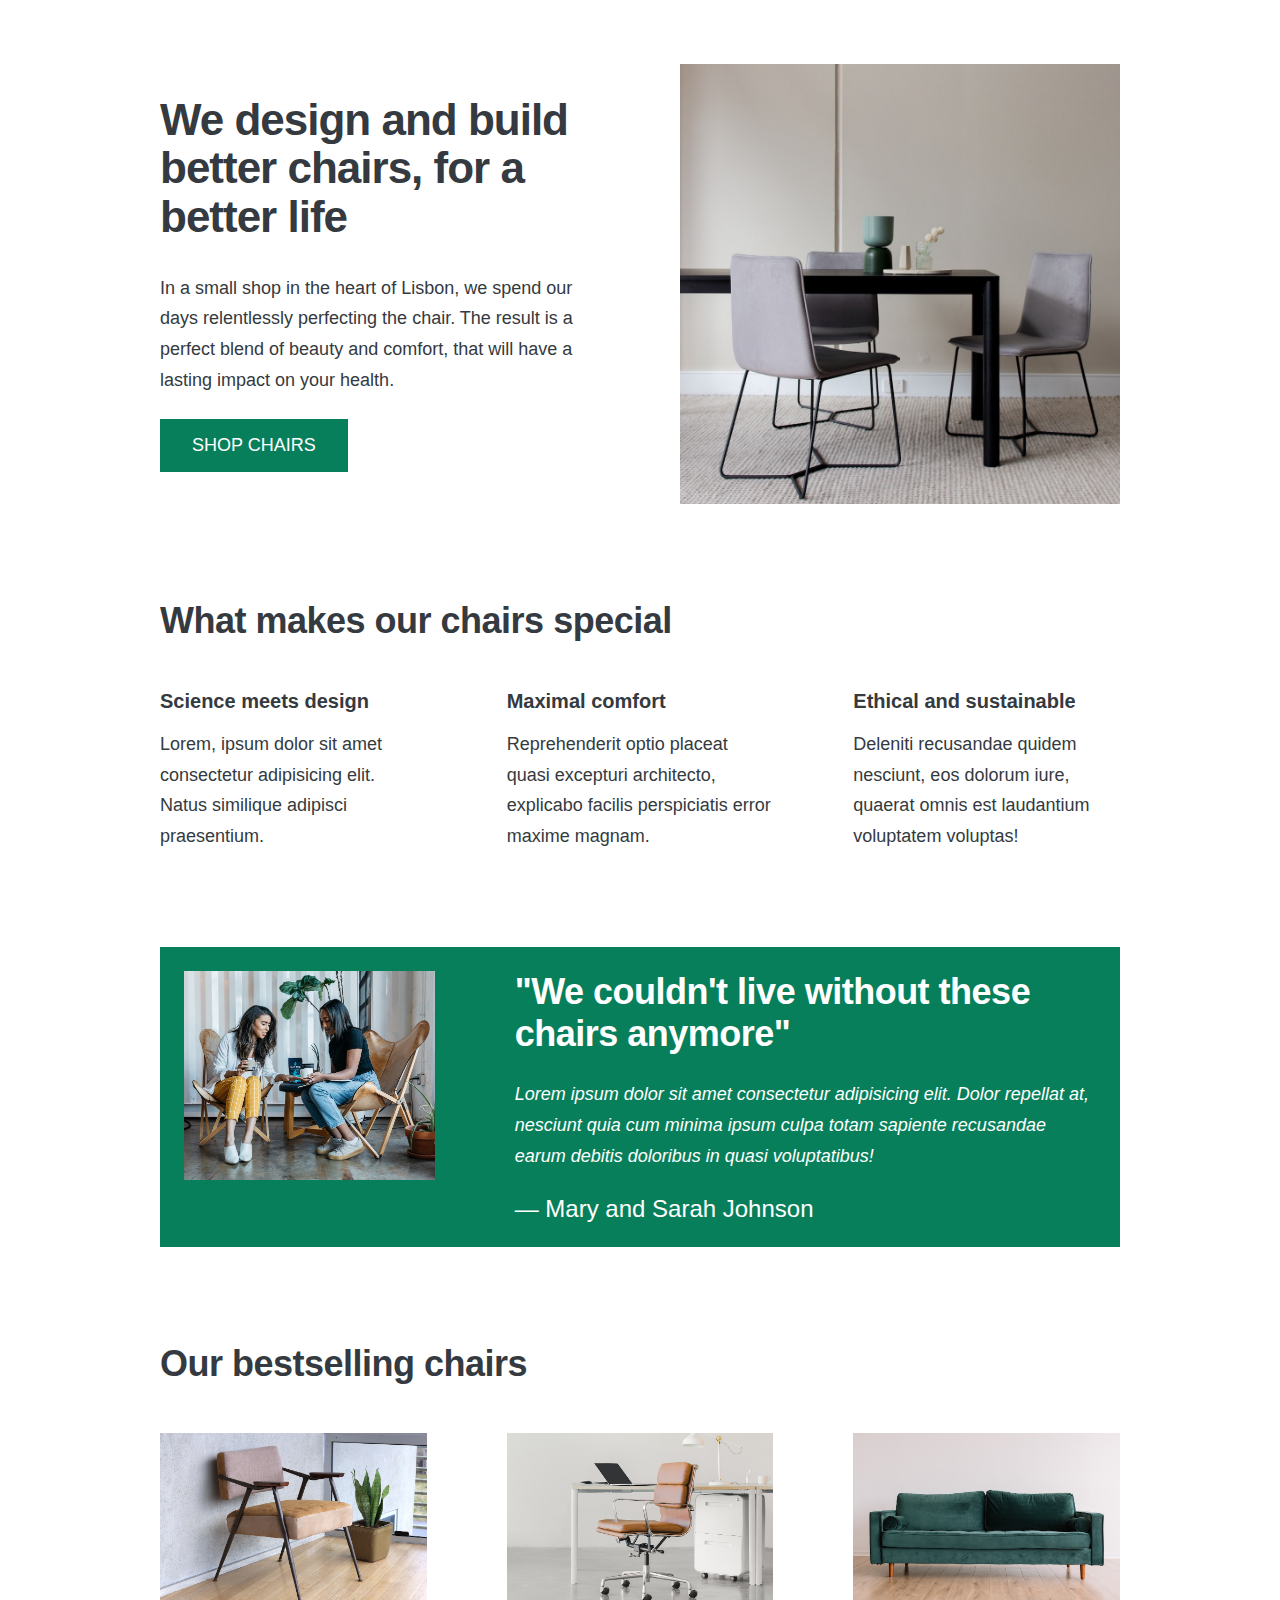
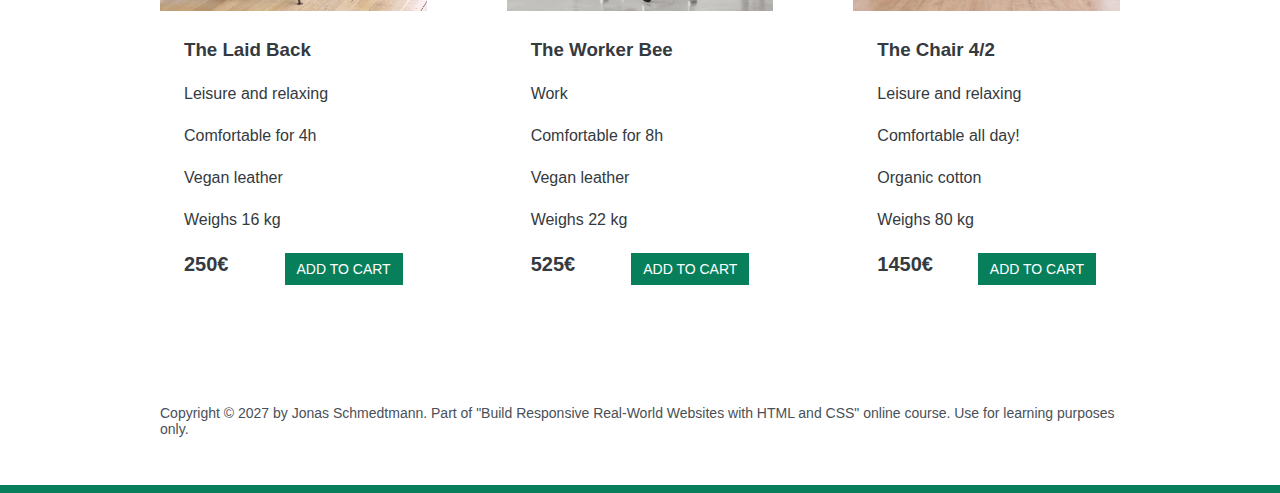
==== index.html @ de091198 "trien-khai-colors" ====
<!DOCTYPE html>
<html lang="en">
  <head>
    <meta charset="UTF-8" />
    <meta http-equiv="X-UA-Compatible" content="IE=edge" />
    <meta name="viewport" content="width=device-width, initial-scale=1.0" />

    <link rel="stylesheet" href="lab11.2.css" />
    <title>Lisbon Chair Shop</title>
  </head>
  <body>
    <div class="container">
      <header>
        <div class="header-text-box">
          <h1>We design and build better chairs, for a better life</h1>
          <p class="header-text">
            In a small shop in the heart of Lisbon, we spend our days
            relentlessly perfecting the chair. The result is a perfect blend of
            beauty and comfort, that will have a lasting impact on your health.
          </p>
          <a class="btn btn--big" href="#">Shop chairs</a>
        </div>
        <img src="hero.jpg" alt="Photo" />
      </header>

      <section>
        <h2>What makes our chairs special</h2>
        <div class="grid-3-cols">
          <div>
            <p class="features-title"><strong>Science meets design</strong></p>
            <p class="features-text">
              Lorem, ipsum dolor sit amet consectetur adipisicing elit. Natus
              similique adipisci praesentium.
            </p>
          </div>

          <div>
            <p class="features-title">
              <strong>Maximal comfort</strong>
            </p>
            <p class="features-text">
              Reprehenderit optio placeat quasi excepturi architecto, explicabo
              facilis perspiciatis error maxime magnam.
            </p>
          </div>

          <div>
            <p class="features-title">
              <strong>Ethical and sustainable</strong>
            </p>
            <p class="features-text">
              Deleniti recusandae quidem nesciunt, eos dolorum iure, quaerat
              omnis est laudantium voluptatem voluptas!
            </p>
          </div>
        </div>
      </section>

      <section class="testimonial-section">
        <div class="grid-3-cols">
          <img src="customers.jpg" alt="People sitting on chairs" />
          <div class="testimonial-box">
            <h2>"We couldn't live without these chairs anymore"</h2>
            <blockquote class="testimonial-text">
              Lorem ipsum dolor sit amet consectetur adipisicing elit. Dolor
              repellat at, nesciunt quia cum minima ipsum culpa totam sapiente
              recusandae earum debitis doloribus in quasi voluptatibus!
            </blockquote>
            <p class="testimonial-author">&mdash; Mary and Sarah Johnson</p>
          </div>
        </div>
      </section>

      <section>
        <h2>Our bestselling chairs</h2>
        <div class="grid-3-cols">
          <figure class="chair">
            <img src="chair-1.jpg" alt="Chair" />
            <div class="chair-box">
              <h3>The Laid Back</h3>
              <ul class="chair-details">
                <li>
                  <!-- Span is a generic INLINE text element, it doesn't have any meaning. It's like a div element, but inline -->
                  <span>Leisure and relaxing</span>
                </li>
                <li>
                  <span>Comfortable for 4h</span>
                </li>
                <li>
                  <span>Vegan leather</span>
                </li>
                <li>
                  <span>Weighs 16 kg</span>
                </li>
              </ul>
              <div class="chair-price">
                <strong>250€</strong>
                <a href="#" class="btn btn--small">Add to cart</a>
              </div>
            </div>
          </figure>

          <figure class="chair">
            <img src="chair-2.jpg" alt="Chair" />
            <div class="chair-box">
              <h3>The Worker Bee</h3>
              <ul class="chair-details">
                <li>
                  <span>Work</span>
                </li>
                <li>
                  <span>Comfortable for 8h</span>
                </li>
                <li>
                  <span>Vegan leather</span>
                </li>
                <li>
                  <span>Weighs 22 kg</span>
                </li>
              </ul>
              <div class="chair-price">
                <strong>525€</strong>
                <a href="#" class="btn btn--small">Add to cart</a>
              </div>
            </div>
          </figure>

          <figure class="chair">
            <img src="chair-3.jpg" alt="Chair" />
            <div class="chair-box">
              <h3>The Chair 4/2</h3>
              <ul class="chair-details">
                <li>
                  <span>Leisure and relaxing</span>
                </li>
                <li>
                  <span>Comfortable all day!</span>
                </li>
                <li>
                  <span>Organic cotton</span>
                </li>
                <li>
                  <span>Weighs 80 kg</span>
                </li>
              </ul>
              <div class="chair-price">
                <strong>1450€</strong>
                <a href="#" class="btn btn--small">Add to cart</a>
              </div>
            </div>
          </figure>
        </div>
      </section>

      <footer>
        Copyright &copy; 2027 by Jonas Schmedtmann. Part of "Build Responsive
        Real-World Websites with HTML and CSS" online course. Use for learning
        purposes only.
      </footer>
    </div>
  </body>
</html>
---- lab11.2.css ----
/*
SPACING SYSTEM (px)
2 / 4 / 8 / 12 / 16 / 24 / 32 / 48 / 64 / 80 / 96 / 128

FONT SIZE SYSTEM (px)
10 / 12 / 14 / 16 / 18 / 20 / 24 / 30 / 36 / 44 / 52 / 62 / 74 / 86 / 98
*/
/* MAIN COLOR: #087f5b
GREY COLOR: #343a40 */
* {
  margin: 0;
  padding: 0;
  box-sizing: border-box;
}

/* ------------------------ */
/* GENERAL STYLES */
/* ------------------------ */
body {
  font-family: "Inter",sans-serif;
  color:  #343a40;
  border-bottom: 8px solid  #087f5b;
}
.btn:link,
.btn:visited{
  background-color: #087f5b;
  color: #fff;
  text-decoration: none;
  text-transform: uppercase;
  font-weight: 500;
  display: inline-block;
}
.btn:hover,
.btn:active{
  background-color: #099268;
}
.btn--big{
  font-size: 18px;
  padding: 16px 32px;
}
.btn--small{
  font-size: 14px;
  padding: 8px 12px;
}
.container {
  width: 960px;
  margin: 0 auto;
}

header,
section {
  margin-bottom: 96px;
}

h2 {
  /* 24 / 30 / 36 */
  margin-bottom: 48px;
  font-size: 36px;
  letter-spacing: -0.5px;
  /* kéo khoảng cách chữ lại với nhau */
}

.grid-3-cols {
  display: grid;
  grid-template-columns: repeat(3, 1fr);
  column-gap: 80px;
}

/* ------------------------ */
/* COMPONENT STYLES */
/* ------------------------ */

/* HEADER */
header {
  display: grid;
  grid-template-columns: repeat(2, 1fr);
  column-gap: 80px;
  margin-top: 64px;
}

.header-text-box {
  align-self: center;
}

h1 {
  margin-bottom: 32px;
  font-size: 44px;
  line-height: 1.1;
  letter-spacing: -1px;
  /* 44 / 52 / 62 */
}

.header-text {
  margin-bottom: 24px;
  font-size: 18px;
  line-height: 1.7;
}

img {
  width: 100%;
}

/* FEATURES */
.features-icon {
}

.features-title {
  margin-bottom: 16px;
  font-size:20px;
}

.features-text {
  font-size: 18px;
  line-height: 1.7;
}

/* TESTIMONIAL */
.testimonial-section {
  background-color: #087f5b;
  color: #fff;
  padding: 24px;
}

.testimonial-box {
  grid-column: 2 / -1;
  align-self: center;
  font-size: 24px;
}

.testimonial-box h2 {
  margin-bottom: 24px;
}

.testimonial-text {
  font-style: italic;
  margin-bottom: 24px;
  font-size: 18px;
  line-height: 1.7;
}

/* CHAIRS */
.chair-box {
  padding: 24px;
}

h3 {
  margin-bottom: 24px;
}

.chair-details {
  list-style: none;
  margin-bottom: 24px;
}

.chair-details li {
  display: flex;
  align-items: center;
  gap: 12px;
  margin-bottom: 24px;
}

.chair-details li:last-child {
  margin-bottom: 0;
}

.chair-icon {
}

.chair-price {
  display: flex;
  justify-content: space-between;
  font-size: 20px;
}

footer {
  margin-bottom: 48px;
  font-size: 14px;
  color: #495057;
}
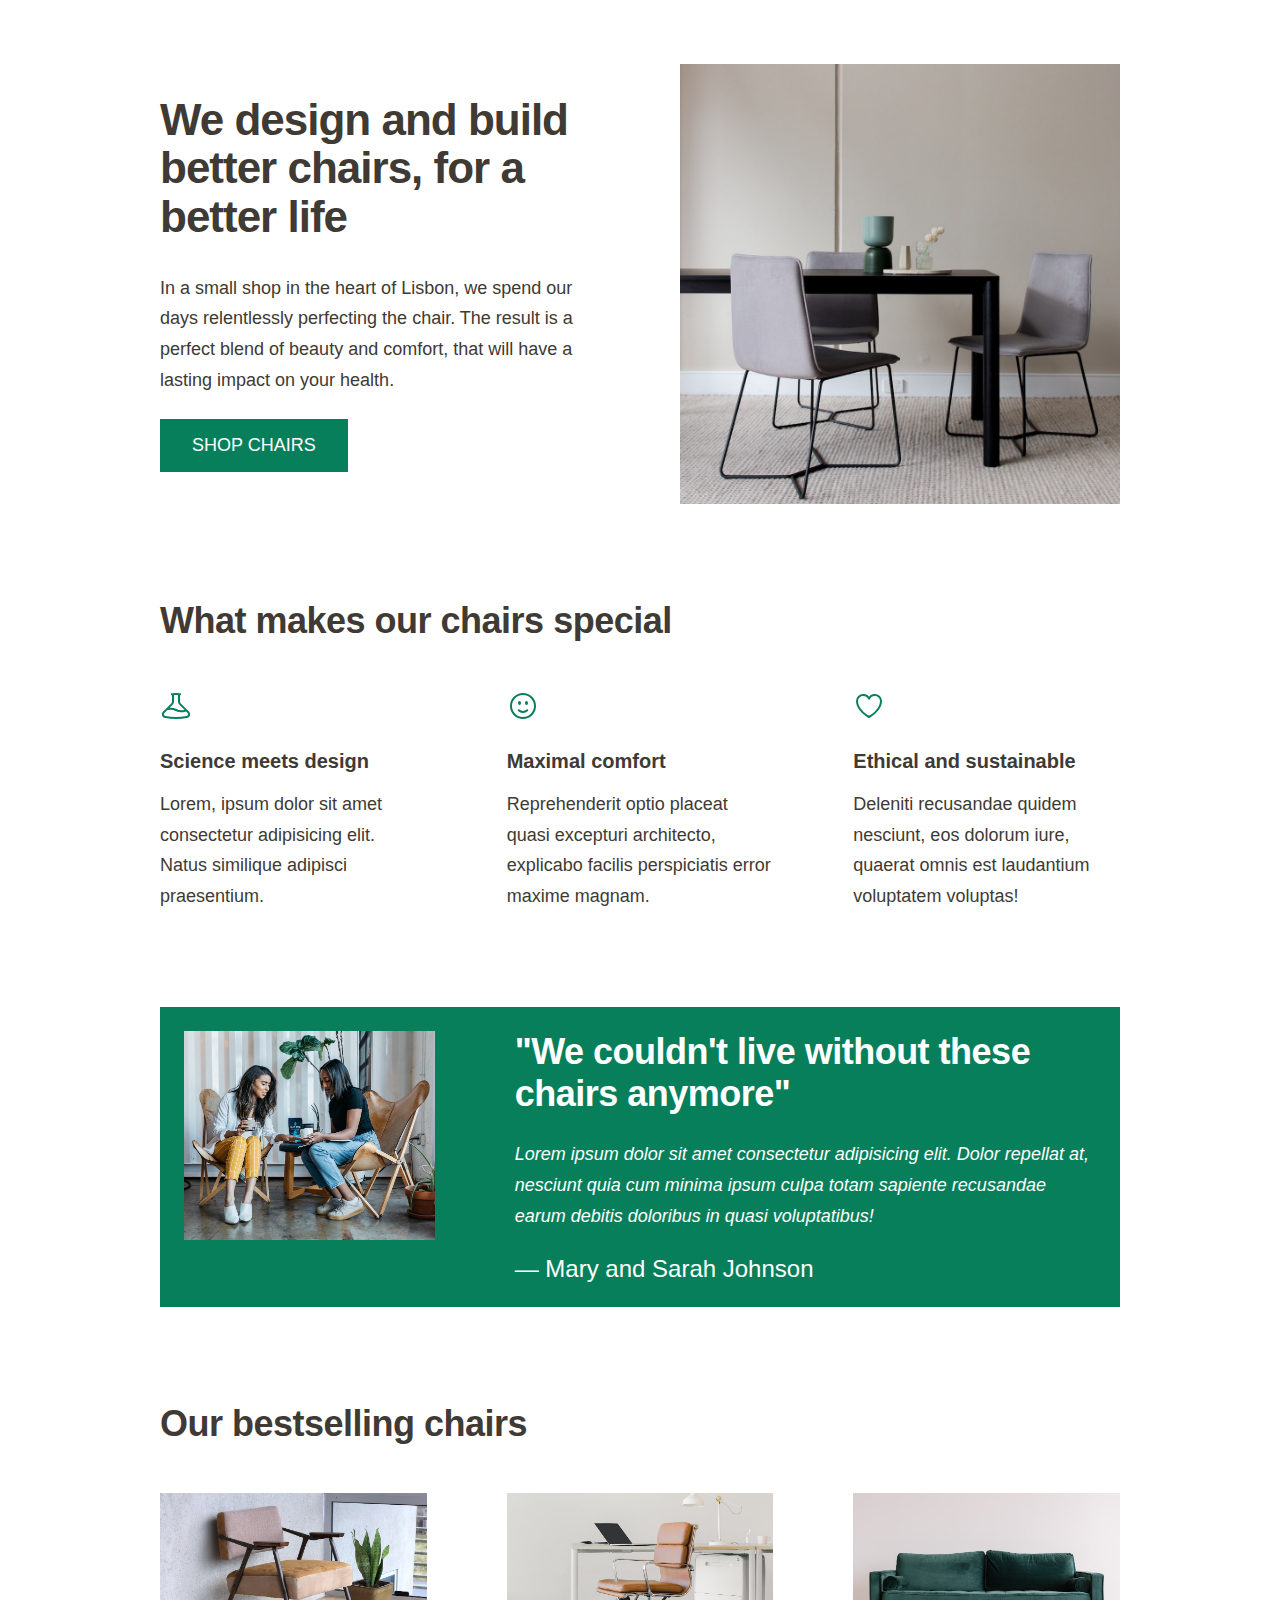
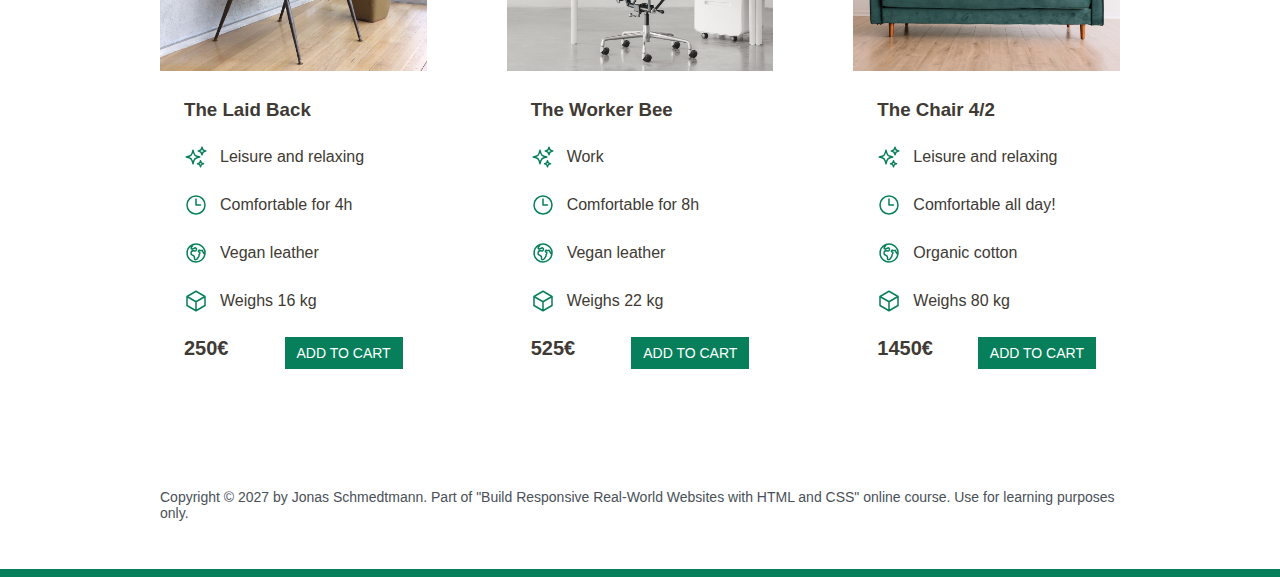
==== commit 9f86068c: "dung-icon" ====
--- a/index.html
+++ b/index.html
@@ -1,162 +1,251 @@
 <!DOCTYPE html>
 <html lang="en">
-  <head>
-    <meta charset="UTF-8" />
-    <meta http-equiv="X-UA-Compatible" content="IE=edge" />
-    <meta name="viewport" content="width=device-width, initial-scale=1.0" />
-
-    <link rel="stylesheet" href="lab11.2.css" />
-    <title>Lisbon Chair Shop</title>
-  </head>
-  <body>
-    <div class="container">
-      <header>
-        <div class="header-text-box">
-          <h1>We design and build better chairs, for a better life</h1>
-          <p class="header-text">
-            In a small shop in the heart of Lisbon, we spend our days
-            relentlessly perfecting the chair. The result is a perfect blend of
-            beauty and comfort, that will have a lasting impact on your health.
-          </p>
-          <a class="btn btn--big" href="#">Shop chairs</a>
-        </div>
-        <img src="hero.jpg" alt="Photo" />
-      </header>
-
-      <section>
-        <h2>What makes our chairs special</h2>
-        <div class="grid-3-cols">
-          <div>
-            <p class="features-title"><strong>Science meets design</strong></p>
-            <p class="features-text">
-              Lorem, ipsum dolor sit amet consectetur adipisicing elit. Natus
-              similique adipisci praesentium.
-            </p>
+
+<head>
+  <meta charset="UTF-8" />
+  <meta http-equiv="X-UA-Compatible" content="IE=edge" />
+  <meta name="viewport" content="width=device-width, initial-scale=1.0" />
+
+  <link rel="stylesheet" href="lab12.1.css" />
+  <title>Lisbon Chair Shop</title>
+</head>
+
+<body>
+  <div class="container">
+    <header>
+      <div class="header-text-box">
+        <h1>We design and build better chairs, for a better life</h1>
+        <p class="header-text">
+          In a small shop in the heart of Lisbon, we spend our days
+          relentlessly perfecting the chair. The result is a perfect blend of
+          beauty and comfort, that will have a lasting impact on your health.
+        </p>
+        <a class="btn btn--big" href="#">Shop chairs</a>
+      </div>
+      <img src="hero.jpg" alt="Photo" />
+    </header>
+
+    <section>
+      <h2>What makes our chairs special</h2>
+      <div class="grid-3-cols">
+        <div>
+          <svg class="features-icon" fill="none" stroke="currentColor" stroke-width="1.5" viewBox="0 0 24 24"
+            xmlns="http://www.w3.org/2000/svg" aria-hidden="true">
+            <path stroke-linecap="round" stroke-linejoin="round"
+              d="M9.75 3.104v5.714a2.25 2.25 0 01-.659 1.591L5 14.5M9.75 3.104c-.251.023-.501.05-.75.082m.75-.082a24.301 24.301 0 014.5 0m0 0v5.714c0 .597.237 1.17.659 1.591L19.8 15.3M14.25 3.104c.251.023.501.05.75.082M19.8 15.3l-1.57.393A9.065 9.065 0 0112 15a9.065 9.065 0 00-6.23-.693L5 14.5m14.8.8l1.402 1.402c1.232 1.232.65 3.318-1.067 3.611A48.309 48.309 0 0112 21c-2.773 0-5.491-.235-8.135-.687-1.718-.293-2.3-2.379-1.067-3.61L5 14.5">
+            </path>
+          </svg>
+          <p class="features-title"><strong>Science meets design</strong></p>
+          <p class="features-text">
+            Lorem, ipsum dolor sit amet consectetur adipisicing elit. Natus
+            similique adipisci praesentium.
+          </p>
+        </div>
+
+        <div>
+          <svg class="features-icon" fill="none" stroke="currentColor" stroke-width="1.5" viewBox="0 0 24 24"
+          xmlns="http://www.w3.org/2000/svg" aria-hidden="true">
+          <path stroke-linecap="round" stroke-linejoin="round"
+            d="M15.182 15.182a4.5 4.5 0 01-6.364 0M21 12a9 9 0 11-18 0 9 9 0 0118 0zM9.75 9.75c0 .414-.168.75-.375.75S9 10.164 9 9.75 9.168 9 9.375 9s.375.336.375.75zm-.375 0h.008v.015h-.008V9.75zm5.625 0c0 .414-.168.75-.375.75s-.375-.336-.375-.75.168-.75.375-.75.375.336.375.75zm-.375 0h.008v.015h-.008V9.75z">
+          </path>
+        </svg>
+          <p class="features-title">
+           
+            <strong>Maximal comfort</strong>
+          </p>
+          <p class="features-text">
+            Reprehenderit optio placeat quasi excepturi architecto, explicabo
+            facilis perspiciatis error maxime magnam.
+          </p>
+        </div>
+
+        <div>
+          <svg class="features-icon" fill="none" stroke="currentColor" stroke-width="1.5" viewBox="0 0 24 24"
+          xmlns="http://www.w3.org/2000/svg" aria-hidden="true">
+          <path stroke-linecap="round" stroke-linejoin="round"
+            d="M21 8.25c0-2.485-2.099-4.5-4.688-4.5-1.935 0-3.597 1.126-4.312 2.733-.715-1.607-2.377-2.733-4.313-2.733C5.1 3.75 3 5.765 3 8.25c0 7.22 9 12 9 12s9-4.78 9-12z">
+          </path>
+        </svg>
+          <p class="features-title">
+            <strong>Ethical and sustainable</strong>
+          </p>
+         
+          <p class="features-text">
+            Deleniti recusandae quidem nesciunt, eos dolorum iure, quaerat
+            omnis est laudantium voluptatem voluptas!
+          </p>
+        </div>
+      </div>
+    </section>
+
+    <section class="testimonial-section">
+      <div class="grid-3-cols">
+        <img src="customers.jpg" alt="People sitting on chairs" />
+        <div class="testimonial-box">
+          <h2>"We couldn't live without these chairs anymore"</h2>
+          <blockquote class="testimonial-text">
+            Lorem ipsum dolor sit amet consectetur adipisicing elit. Dolor
+            repellat at, nesciunt quia cum minima ipsum culpa totam sapiente
+            recusandae earum debitis doloribus in quasi voluptatibus!
+          </blockquote>
+          <p class="testimonial-author">&mdash; Mary and Sarah Johnson</p>
+        </div>
+      </div>
+    </section>
+
+    <section>
+      <h2>Our bestselling chairs</h2>
+      <div class="grid-3-cols">
+        <figure class="chair">
+          <img src="chair-1.jpg" alt="Chair" />
+          <div class="chair-box">
+            <h3>The Laid Back</h3>
+            <ul class="chair-details">
+              <li>
+                <svg class="chair-icon" fill="none" stroke="currentColor" stroke-width="1.5" viewBox="0 0 24 24"
+                  xmlns="http://www.w3.org/2000/svg" aria-hidden="true">
+                  <path stroke-linecap="round" stroke-linejoin="round"
+                    d="M9.813 15.904L9 18.75l-.813-2.846a4.5 4.5 0 00-3.09-3.09L2.25 12l2.846-.813a4.5 4.5 0 003.09-3.09L9 5.25l.813 2.846a4.5 4.5 0 003.09 3.09L15.75 12l-2.846.813a4.5 4.5 0 00-3.09 3.09zM18.259 8.715L18 9.75l-.259-1.035a3.375 3.375 0 00-2.455-2.456L14.25 6l1.036-.259a3.375 3.375 0 002.455-2.456L18 2.25l.259 1.035a3.375 3.375 0 002.456 2.456L21.75 6l-1.035.259a3.375 3.375 0 00-2.456 2.456zM16.894 20.567L16.5 21.75l-.394-1.183a2.25 2.25 0 00-1.423-1.423L13.5 18.75l1.183-.394a2.25 2.25 0 001.423-1.423l.394-1.183.394 1.183a2.25 2.25 0 001.423 1.423l1.183.394-1.183.394a2.25 2.25 0 00-1.423 1.423z">
+                  </path>
+                </svg>
+                <!-- Span is a generic INLINE text element, it doesn't have any meaning. It's like a div element, but inline -->
+                <span>Leisure and relaxing</span>
+              </li>
+              <li>
+                <svg class="chair-icon" fill="none" stroke="currentColor" stroke-width="1.5" viewBox="0 0 24 24"
+                  xmlns="http://www.w3.org/2000/svg" aria-hidden="true">
+                  <path stroke-linecap="round" stroke-linejoin="round"
+                    d="M12 6v6h4.5m4.5 0a9 9 0 11-18 0 9 9 0 0118 0z"></path>
+                </svg>
+                <span>Comfortable for 4h</span>
+              </li>
+              <li>
+                <svg class="chair-icon" fill="none" stroke="currentColor" stroke-width="1.5" viewBox="0 0 24 24"
+                  xmlns="http://www.w3.org/2000/svg" aria-hidden="true">
+                  <path stroke-linecap="round" stroke-linejoin="round"
+                    d="M20.893 13.393l-1.135-1.135a2.252 2.252 0 01-.421-.585l-1.08-2.16a.414.414 0 00-.663-.107.827.827 0 01-.812.21l-1.273-.363a.89.89 0 00-.738 1.595l.587.39c.59.395.674 1.23.172 1.732l-.2.2c-.212.212-.33.498-.33.796v.41c0 .409-.11.809-.32 1.158l-1.315 2.191a2.11 2.11 0 01-1.81 1.025 1.055 1.055 0 01-1.055-1.055v-1.172c0-.92-.56-1.747-1.414-2.089l-.655-.261a2.25 2.25 0 01-1.383-2.46l.007-.042a2.25 2.25 0 01.29-.787l.09-.15a2.25 2.25 0 012.37-1.048l1.178.236a1.125 1.125 0 001.302-.795l.208-.73a1.125 1.125 0 00-.578-1.315l-.665-.332-.091.091a2.25 2.25 0 01-1.591.659h-.18c-.249 0-.487.1-.662.274a.931.931 0 01-1.458-1.137l1.411-2.353a2.25 2.25 0 00.286-.76m11.928 9.869A9 9 0 008.965 3.525m11.928 9.868A9 9 0 118.965 3.525">
+                  </path>
+                </svg>
+                <span>Vegan leather</span>
+              </li>
+              <li>
+                <svg class="chair-icon" fill="none" stroke="currentColor" stroke-width="1.5" viewBox="0 0 24 24"
+                  xmlns="http://www.w3.org/2000/svg" aria-hidden="true">
+                  <path stroke-linecap="round" stroke-linejoin="round"
+                    d="M21 7.5l-9-5.25L3 7.5m18 0l-9 5.25m9-5.25v9l-9 5.25M3 7.5l9 5.25M3 7.5v9l9 5.25m0-9v9"></path>
+                </svg>
+                <span>Weighs 16 kg</span>
+              </li>
+            </ul>
+            <div class="chair-price">
+              <strong>250€</strong>
+              <a href="#" class="btn btn--small">Add to cart</a>
+            </div>
           </div>
-
-          <div>
-            <p class="features-title">
-              <strong>Maximal comfort</strong>
-            </p>
-            <p class="features-text">
-              Reprehenderit optio placeat quasi excepturi architecto, explicabo
-              facilis perspiciatis error maxime magnam.
-            </p>
+        </figure>
+
+        <figure class="chair">
+          <img src="chair-2.jpg" alt="Chair" />
+          <div class="chair-box">
+            <h3>The Worker Bee</h3>
+            <ul class="chair-details">
+              <li>
+                <svg class="chair-icon" fill="none" stroke="currentColor" stroke-width="1.5" viewBox="0 0 24 24"
+                  xmlns="http://www.w3.org/2000/svg" aria-hidden="true">
+                  <path stroke-linecap="round" stroke-linejoin="round"
+                    d="M9.813 15.904L9 18.75l-.813-2.846a4.5 4.5 0 00-3.09-3.09L2.25 12l2.846-.813a4.5 4.5 0 003.09-3.09L9 5.25l.813 2.846a4.5 4.5 0 003.09 3.09L15.75 12l-2.846.813a4.5 4.5 0 00-3.09 3.09zM18.259 8.715L18 9.75l-.259-1.035a3.375 3.375 0 00-2.455-2.456L14.25 6l1.036-.259a3.375 3.375 0 002.455-2.456L18 2.25l.259 1.035a3.375 3.375 0 002.456 2.456L21.75 6l-1.035.259a3.375 3.375 0 00-2.456 2.456zM16.894 20.567L16.5 21.75l-.394-1.183a2.25 2.25 0 00-1.423-1.423L13.5 18.75l1.183-.394a2.25 2.25 0 001.423-1.423l.394-1.183.394 1.183a2.25 2.25 0 001.423 1.423l1.183.394-1.183.394a2.25 2.25 0 00-1.423 1.423z">
+                  </path>
+                </svg>
+                <span>Work</span>
+              </li>
+              <li>
+                <svg class="chair-icon" fill="none" stroke="currentColor" stroke-width="1.5" viewBox="0 0 24 24"
+                  xmlns="http://www.w3.org/2000/svg" aria-hidden="true">
+                  <path stroke-linecap="round" stroke-linejoin="round"
+                    d="M12 6v6h4.5m4.5 0a9 9 0 11-18 0 9 9 0 0118 0z"></path>
+                </svg>
+                <span>Comfortable for 8h</span>
+              </li>
+              <li>
+                <svg class="chair-icon" fill="none" stroke="currentColor" stroke-width="1.5" viewBox="0 0 24 24"
+                  xmlns="http://www.w3.org/2000/svg" aria-hidden="true">
+                  <path stroke-linecap="round" stroke-linejoin="round"
+                    d="M20.893 13.393l-1.135-1.135a2.252 2.252 0 01-.421-.585l-1.08-2.16a.414.414 0 00-.663-.107.827.827 0 01-.812.21l-1.273-.363a.89.89 0 00-.738 1.595l.587.39c.59.395.674 1.23.172 1.732l-.2.2c-.212.212-.33.498-.33.796v.41c0 .409-.11.809-.32 1.158l-1.315 2.191a2.11 2.11 0 01-1.81 1.025 1.055 1.055 0 01-1.055-1.055v-1.172c0-.92-.56-1.747-1.414-2.089l-.655-.261a2.25 2.25 0 01-1.383-2.46l.007-.042a2.25 2.25 0 01.29-.787l.09-.15a2.25 2.25 0 012.37-1.048l1.178.236a1.125 1.125 0 001.302-.795l.208-.73a1.125 1.125 0 00-.578-1.315l-.665-.332-.091.091a2.25 2.25 0 01-1.591.659h-.18c-.249 0-.487.1-.662.274a.931.931 0 01-1.458-1.137l1.411-2.353a2.25 2.25 0 00.286-.76m11.928 9.869A9 9 0 008.965 3.525m11.928 9.868A9 9 0 118.965 3.525">
+                  </path>
+                </svg>
+                <span>Vegan leather</span>
+              </li>
+              <li>
+                <svg class="chair-icon" fill="none" stroke="currentColor" stroke-width="1.5" viewBox="0 0 24 24"
+                  xmlns="http://www.w3.org/2000/svg" aria-hidden="true">
+                  <path stroke-linecap="round" stroke-linejoin="round"
+                    d="M21 7.5l-9-5.25L3 7.5m18 0l-9 5.25m9-5.25v9l-9 5.25M3 7.5l9 5.25M3 7.5v9l9 5.25m0-9v9"></path>
+                </svg>
+                <span>Weighs 22 kg</span>
+              </li>
+            </ul>
+            <div class="chair-price">
+              <strong>525€</strong>
+              <a href="#" class="btn btn--small">Add to cart</a>
+            </div>
           </div>
-
-          <div>
-            <p class="features-title">
-              <strong>Ethical and sustainable</strong>
-            </p>
-            <p class="features-text">
-              Deleniti recusandae quidem nesciunt, eos dolorum iure, quaerat
-              omnis est laudantium voluptatem voluptas!
-            </p>
+        </figure>
+
+        <figure class="chair">
+          <img src="chair-3.jpg" alt="Chair" />
+          <div class="chair-box">
+            <h3>The Chair 4/2</h3>
+            <ul class="chair-details">
+              <li>
+                <svg class="chair-icon" fill="none" stroke="currentColor" stroke-width="1.5" viewBox="0 0 24 24"
+                  xmlns="http://www.w3.org/2000/svg" aria-hidden="true">
+                  <path stroke-linecap="round" stroke-linejoin="round"
+                    d="M9.813 15.904L9 18.75l-.813-2.846a4.5 4.5 0 00-3.09-3.09L2.25 12l2.846-.813a4.5 4.5 0 003.09-3.09L9 5.25l.813 2.846a4.5 4.5 0 003.09 3.09L15.75 12l-2.846.813a4.5 4.5 0 00-3.09 3.09zM18.259 8.715L18 9.75l-.259-1.035a3.375 3.375 0 00-2.455-2.456L14.25 6l1.036-.259a3.375 3.375 0 002.455-2.456L18 2.25l.259 1.035a3.375 3.375 0 002.456 2.456L21.75 6l-1.035.259a3.375 3.375 0 00-2.456 2.456zM16.894 20.567L16.5 21.75l-.394-1.183a2.25 2.25 0 00-1.423-1.423L13.5 18.75l1.183-.394a2.25 2.25 0 001.423-1.423l.394-1.183.394 1.183a2.25 2.25 0 001.423 1.423l1.183.394-1.183.394a2.25 2.25 0 00-1.423 1.423z">
+                  </path>
+                </svg>
+                <span>Leisure and relaxing</span>
+              </li>
+              <li>
+                <svg class="chair-icon" fill="none" stroke="currentColor" stroke-width="1.5" viewBox="0 0 24 24"
+                  xmlns="http://www.w3.org/2000/svg" aria-hidden="true">
+                  <path stroke-linecap="round" stroke-linejoin="round"
+                    d="M12 6v6h4.5m4.5 0a9 9 0 11-18 0 9 9 0 0118 0z"></path>
+                </svg>
+                <span>Comfortable all day!</span>
+              </li>
+              <li>
+                <svg class="chair-icon" fill="none" stroke="currentColor" stroke-width="1.5" viewBox="0 0 24 24"
+                  xmlns="http://www.w3.org/2000/svg" aria-hidden="true">
+                  <path stroke-linecap="round" stroke-linejoin="round"
+                    d="M20.893 13.393l-1.135-1.135a2.252 2.252 0 01-.421-.585l-1.08-2.16a.414.414 0 00-.663-.107.827.827 0 01-.812.21l-1.273-.363a.89.89 0 00-.738 1.595l.587.39c.59.395.674 1.23.172 1.732l-.2.2c-.212.212-.33.498-.33.796v.41c0 .409-.11.809-.32 1.158l-1.315 2.191a2.11 2.11 0 01-1.81 1.025 1.055 1.055 0 01-1.055-1.055v-1.172c0-.92-.56-1.747-1.414-2.089l-.655-.261a2.25 2.25 0 01-1.383-2.46l.007-.042a2.25 2.25 0 01.29-.787l.09-.15a2.25 2.25 0 012.37-1.048l1.178.236a1.125 1.125 0 001.302-.795l.208-.73a1.125 1.125 0 00-.578-1.315l-.665-.332-.091.091a2.25 2.25 0 01-1.591.659h-.18c-.249 0-.487.1-.662.274a.931.931 0 01-1.458-1.137l1.411-2.353a2.25 2.25 0 00.286-.76m11.928 9.869A9 9 0 008.965 3.525m11.928 9.868A9 9 0 118.965 3.525">
+                  </path>
+                </svg>
+                <span>Organic cotton</span>
+              </li>
+              <li>
+                <svg class="chair-icon" fill="none" stroke="currentColor" stroke-width="1.5" viewBox="0 0 24 24"
+                  xmlns="http://www.w3.org/2000/svg" aria-hidden="true">
+                  <path stroke-linecap="round" stroke-linejoin="round"
+                    d="M21 7.5l-9-5.25L3 7.5m18 0l-9 5.25m9-5.25v9l-9 5.25M3 7.5l9 5.25M3 7.5v9l9 5.25m0-9v9"></path>
+                </svg>
+                <span>Weighs 80 kg</span>
+              </li>
+            </ul>
+            <div class="chair-price">
+              <strong>1450€</strong>
+              <a href="#" class="btn btn--small">Add to cart</a>
+            </div>
           </div>
-        </div>
-      </section>
-
-      <section class="testimonial-section">
-        <div class="grid-3-cols">
-          <img src="customers.jpg" alt="People sitting on chairs" />
-          <div class="testimonial-box">
-            <h2>"We couldn't live without these chairs anymore"</h2>
-            <blockquote class="testimonial-text">
-              Lorem ipsum dolor sit amet consectetur adipisicing elit. Dolor
-              repellat at, nesciunt quia cum minima ipsum culpa totam sapiente
-              recusandae earum debitis doloribus in quasi voluptatibus!
-            </blockquote>
-            <p class="testimonial-author">&mdash; Mary and Sarah Johnson</p>
-          </div>
-        </div>
-      </section>
-
-      <section>
-        <h2>Our bestselling chairs</h2>
-        <div class="grid-3-cols">
-          <figure class="chair">
-            <img src="chair-1.jpg" alt="Chair" />
-            <div class="chair-box">
-              <h3>The Laid Back</h3>
-              <ul class="chair-details">
-                <li>
-                  <!-- Span is a generic INLINE text element, it doesn't have any meaning. It's like a div element, but inline -->
-                  <span>Leisure and relaxing</span>
-                </li>
-                <li>
-                  <span>Comfortable for 4h</span>
-                </li>
-                <li>
-                  <span>Vegan leather</span>
-                </li>
-                <li>
-                  <span>Weighs 16 kg</span>
-                </li>
-              </ul>
-              <div class="chair-price">
-                <strong>250€</strong>
-                <a href="#" class="btn btn--small">Add to cart</a>
-              </div>
-            </div>
-          </figure>
-
-          <figure class="chair">
-            <img src="chair-2.jpg" alt="Chair" />
-            <div class="chair-box">
-              <h3>The Worker Bee</h3>
-              <ul class="chair-details">
-                <li>
-                  <span>Work</span>
-                </li>
-                <li>
-                  <span>Comfortable for 8h</span>
-                </li>
-                <li>
-                  <span>Vegan leather</span>
-                </li>
-                <li>
-                  <span>Weighs 22 kg</span>
-                </li>
-              </ul>
-              <div class="chair-price">
-                <strong>525€</strong>
-                <a href="#" class="btn btn--small">Add to cart</a>
-              </div>
-            </div>
-          </figure>
-
-          <figure class="chair">
-            <img src="chair-3.jpg" alt="Chair" />
-            <div class="chair-box">
-              <h3>The Chair 4/2</h3>
-              <ul class="chair-details">
-                <li>
-                  <span>Leisure and relaxing</span>
-                </li>
-                <li>
-                  <span>Comfortable all day!</span>
-                </li>
-                <li>
-                  <span>Organic cotton</span>
-                </li>
-                <li>
-                  <span>Weighs 80 kg</span>
-                </li>
-              </ul>
-              <div class="chair-price">
-                <strong>1450€</strong>
-                <a href="#" class="btn btn--small">Add to cart</a>
-              </div>
-            </div>
-          </figure>
-        </div>
-      </section>
-
-      <footer>
-        Copyright &copy; 2027 by Jonas Schmedtmann. Part of "Build Responsive
-        Real-World Websites with HTML and CSS" online course. Use for learning
-        purposes only.
-      </footer>
-    </div>
-  </body>
-</html>
+        </figure>
+      </div>
+    </section>
+
+    <footer>
+      Copyright &copy; 2027 by Jonas Schmedtmann. Part of "Build Responsive
+      Real-World Websites with HTML and CSS" online course. Use for learning
+      purposes only.
+    </footer>
+  </div>
+</body>
+
+</html>--- a/lab12.1.css
+++ b/lab12.1.css
@@ -0,0 +1,199 @@
+/*
+SPACING SYSTEM (px)
+2 / 4 / 8 / 12 / 16 / 24 / 32 / 48 / 64 / 80 / 96 / 128
+
+FONT SIZE SYSTEM (px)
+10 / 12 / 14 / 16 / 18 / 20 / 24 / 30 / 36 / 44 / 52 / 62 / 74 / 86 / 98
+*/
+/* MAIN COLOR: #087f5b
+GREY COLOR: #343a40 */
+* {
+  margin: 0;
+  padding: 0;
+  box-sizing: border-box;
+}
+
+/* ------------------------ */
+/* GENERAL STYLES */
+/* ------------------------ */
+body {
+  font-family: "Inter",sans-serif;
+  color:  #403a34;
+  border-bottom: 8px solid  #087f5b;
+}
+.btn:link,
+.btn:visited{
+  background-color: #087f5b;
+  color: #fff;
+  text-decoration: none;
+  text-transform: uppercase;
+  font-weight: 500;
+  display: inline-block;
+}
+.btn:hover,
+.btn:active{
+  background-color: #099268;
+}
+.btn--big{
+  font-size: 18px;
+  padding: 16px 32px;
+}
+.btn--small{
+  font-size: 14px;
+  padding: 8px 12px;
+}
+.container {
+  width: 960px;
+  margin: 0 auto;
+}
+
+header,
+section {
+  margin-bottom: 96px;
+}
+
+h2 {
+  /* 24 / 30 / 36 */
+  margin-bottom: 48px;
+  font-size: 36px;
+  letter-spacing: -0.5px;
+  /* kéo khoảng cách chữ lại với nhau */
+}
+
+.grid-3-cols {
+  display: grid;
+  grid-template-columns: repeat(3, 1fr);
+  column-gap: 80px;
+}
+
+/* ------------------------ */
+/* COMPONENT STYLES */
+/* ------------------------ */
+
+/* HEADER */
+header {
+  display: grid;
+  grid-template-columns: repeat(2, 1fr);
+  column-gap: 80px;
+  margin-top: 64px;
+}
+
+.header-text-box {
+  align-self: center;
+}
+
+h1 {
+  margin-bottom: 32px;
+  font-size: 44px;
+  line-height: 1.1;
+  letter-spacing: -1px;
+  /* 44 / 52 / 62 */
+}
+
+.header-text {
+  margin-bottom: 24px;
+  font-size: 18px;
+  line-height: 1.7;
+}
+
+img {
+  width: 100%;
+}
+
+/* FEATURES */
+.features-icon {
+  stroke: #087f5b;
+  width: 32px;
+  height: 32px;
+  margin-bottom: 24px;
+}
+
+.features-title {
+  margin-bottom: 16px;
+  font-size:20px;
+}
+
+.features-text {
+  font-size: 18px;
+  line-height: 1.7;
+}
+
+/* TESTIMONIAL */
+.testimonial-section {
+  background-color: #087f5b;
+  color: #fff;
+  padding: 24px;
+}
+
+.testimonial-box {
+  grid-column: 2 / -1;
+  align-self: center;
+  font-size: 24px;
+}
+
+.testimonial-box h2 {
+  margin-bottom: 24px;
+}
+
+.testimonial-text {
+  font-style: italic;
+  margin-bottom: 24px;
+  font-size: 18px;
+  line-height: 1.7;
+}
+
+/* CHAIRS */
+.chair-box {
+  padding: 24px;
+}
+
+h3 {
+  margin-bottom: 24px;
+}
+
+.chair-details {
+  list-style: none;
+  margin-bottom: 24px;
+}
+
+.chair-details li {
+  display: flex;
+  align-items: center;
+  gap: 12px;
+  margin-bottom: 24px;
+}
+
+.chair-details li:last-child {
+  margin-bottom: 0;
+}
+
+.chair-icon {
+  stroke: #087f5b;
+  width: 24px;
+  height: 24px;
+}
+
+.chair-price {
+  display: flex;
+  justify-content: space-between;
+  font-size: 20px;
+}
+
+footer {
+  margin-bottom: 48px;
+  font-size: 14px;
+  color: #495057;
+}
+/* thêm icon */
+.features-icon{
+  stroke: #087f5b;
+  width: 32px;
+  height: 32px;
+  margin-bottom: 24px;
+
+}
+.features-icons{
+  stroke: #087f5b;
+width: 24px;
+height: 24px;
+}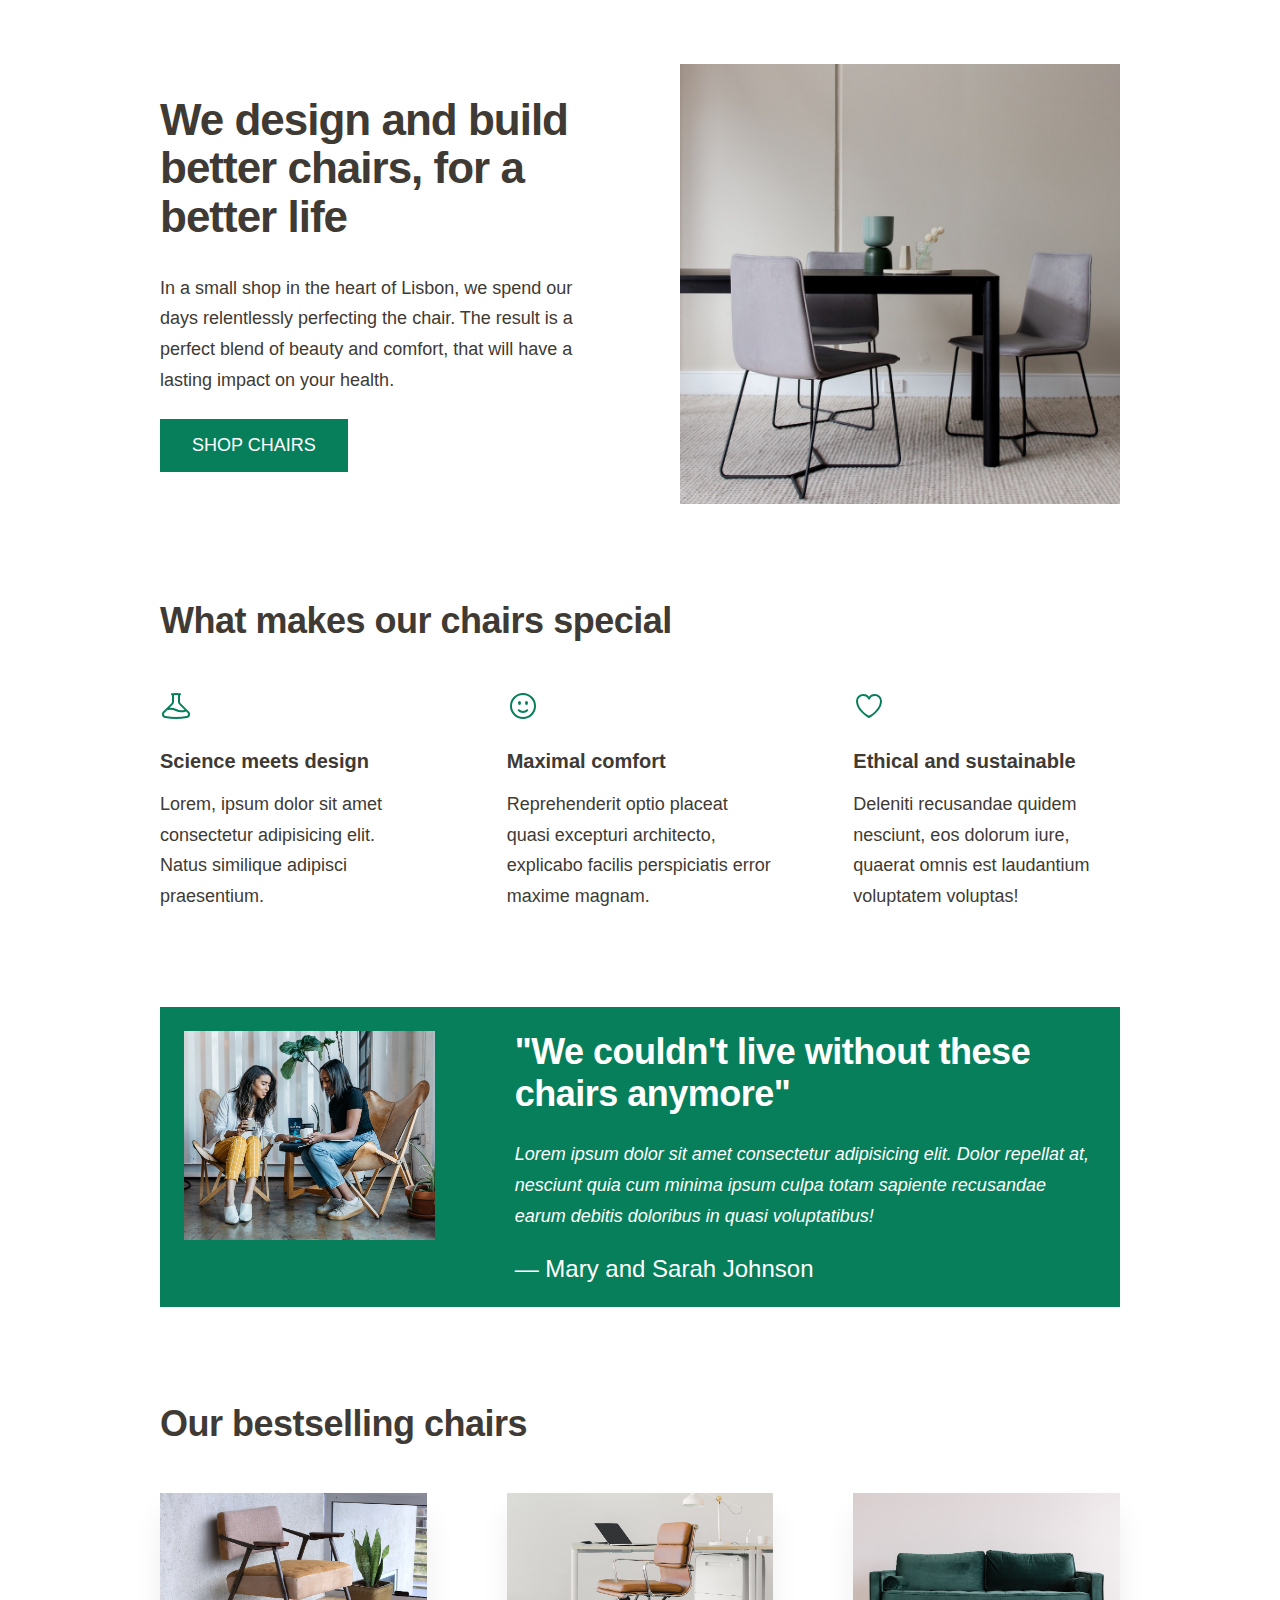
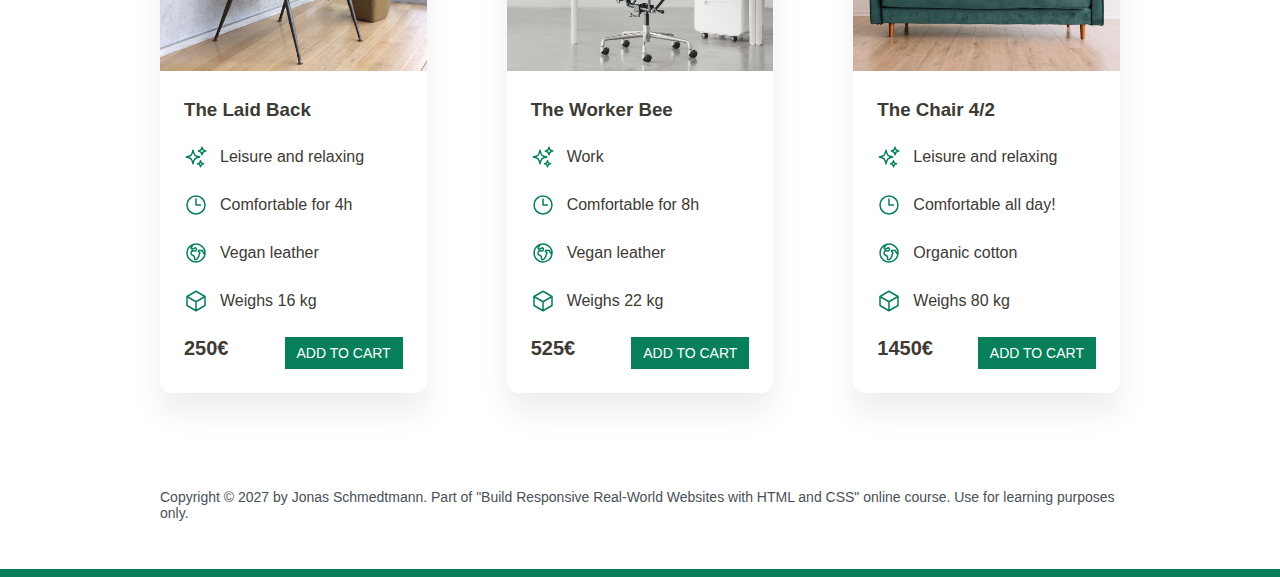
==== commit a64e4b4b: "shadow" ====
--- a/index.html
+++ b/index.html
@@ -6,7 +6,7 @@
   <meta http-equiv="X-UA-Compatible" content="IE=edge" />
   <meta name="viewport" content="width=device-width, initial-scale=1.0" />
 
-  <link rel="stylesheet" href="lab12.1.css" />
+  <link rel="stylesheet" href="lab12.2.css" />
   <title>Lisbon Chair Shop</title>
 </head>
 
@@ -44,13 +44,13 @@
 
         <div>
           <svg class="features-icon" fill="none" stroke="currentColor" stroke-width="1.5" viewBox="0 0 24 24"
-          xmlns="http://www.w3.org/2000/svg" aria-hidden="true">
-          <path stroke-linecap="round" stroke-linejoin="round"
-            d="M15.182 15.182a4.5 4.5 0 01-6.364 0M21 12a9 9 0 11-18 0 9 9 0 0118 0zM9.75 9.75c0 .414-.168.75-.375.75S9 10.164 9 9.75 9.168 9 9.375 9s.375.336.375.75zm-.375 0h.008v.015h-.008V9.75zm5.625 0c0 .414-.168.75-.375.75s-.375-.336-.375-.75.168-.75.375-.75.375.336.375.75zm-.375 0h.008v.015h-.008V9.75z">
-          </path>
-        </svg>
+            xmlns="http://www.w3.org/2000/svg" aria-hidden="true">
+            <path stroke-linecap="round" stroke-linejoin="round"
+              d="M15.182 15.182a4.5 4.5 0 01-6.364 0M21 12a9 9 0 11-18 0 9 9 0 0118 0zM9.75 9.75c0 .414-.168.75-.375.75S9 10.164 9 9.75 9.168 9 9.375 9s.375.336.375.75zm-.375 0h.008v.015h-.008V9.75zm5.625 0c0 .414-.168.75-.375.75s-.375-.336-.375-.75.168-.75.375-.75.375.336.375.75zm-.375 0h.008v.015h-.008V9.75z">
+            </path>
+          </svg>
           <p class="features-title">
-           
+
             <strong>Maximal comfort</strong>
           </p>
           <p class="features-text">
@@ -61,15 +61,15 @@
 
         <div>
           <svg class="features-icon" fill="none" stroke="currentColor" stroke-width="1.5" viewBox="0 0 24 24"
-          xmlns="http://www.w3.org/2000/svg" aria-hidden="true">
-          <path stroke-linecap="round" stroke-linejoin="round"
-            d="M21 8.25c0-2.485-2.099-4.5-4.688-4.5-1.935 0-3.597 1.126-4.312 2.733-.715-1.607-2.377-2.733-4.313-2.733C5.1 3.75 3 5.765 3 8.25c0 7.22 9 12 9 12s9-4.78 9-12z">
-          </path>
-        </svg>
+            xmlns="http://www.w3.org/2000/svg" aria-hidden="true">
+            <path stroke-linecap="round" stroke-linejoin="round"
+              d="M21 8.25c0-2.485-2.099-4.5-4.688-4.5-1.935 0-3.597 1.126-4.312 2.733-.715-1.607-2.377-2.733-4.313-2.733C5.1 3.75 3 5.765 3 8.25c0 7.22 9 12 9 12s9-4.78 9-12z">
+            </path>
+          </svg>
           <p class="features-title">
             <strong>Ethical and sustainable</strong>
           </p>
-         
+
           <p class="features-text">
             Deleniti recusandae quidem nesciunt, eos dolorum iure, quaerat
             omnis est laudantium voluptatem voluptas!
@@ -94,6 +94,7 @@
     </section>
 
     <section>
+
       <h2>Our bestselling chairs</h2>
       <div class="grid-3-cols">
         <figure class="chair">
@@ -238,6 +239,7 @@
           </div>
         </figure>
       </div>
+
     </section>
 
     <footer>
--- a/lab12.2.css
+++ b/lab12.2.css
@@ -0,0 +1,205 @@
+/*
+SPACING SYSTEM (px)
+2 / 4 / 8 / 12 / 16 / 24 / 32 / 48 / 64 / 80 / 96 / 128
+
+FONT SIZE SYSTEM (px)
+10 / 12 / 14 / 16 / 18 / 20 / 24 / 30 / 36 / 44 / 52 / 62 / 74 / 86 / 98
+*/
+/* MAIN COLOR: #087f5b
+GREY COLOR: #343a40 */
+* {
+  margin: 0;
+  padding: 0;
+  box-sizing: border-box;
+}
+
+/* ------------------------ */
+/* GENERAL STYLES */
+/* ------------------------ */
+body {
+  font-family: "Inter",sans-serif;
+  color:  #403a34;
+  border-bottom: 8px solid  #087f5b;
+}
+.btn:link,
+.btn:visited{
+  background-color: #087f5b;
+  color: #fff;
+  text-decoration: none;
+  text-transform: uppercase;
+  font-weight: 500;
+  display: inline-block;
+}
+.btn:hover,
+.btn:active{
+  background-color: #099268;
+}
+.btn--big{
+  font-size: 18px;
+  padding: 16px 32px;
+}
+.btn--small{
+  font-size: 14px;
+  padding: 8px 12px;
+}
+.container {
+  width: 960px;
+  margin: 0 auto;
+}
+
+header,
+section {
+  margin-bottom: 96px;
+}
+
+h2 {
+  /* 24 / 30 / 36 */
+  margin-bottom: 48px;
+  font-size: 36px;
+  letter-spacing: -0.5px;
+  /* kéo khoảng cách chữ lại với nhau */
+}
+
+.grid-3-cols {
+  display: grid;
+  grid-template-columns: repeat(3, 1fr);
+  column-gap: 80px;
+}
+
+/* ------------------------ */
+/* COMPONENT STYLES */
+/* ------------------------ */
+
+/* HEADER */
+header {
+  display: grid;
+  grid-template-columns: repeat(2, 1fr);
+  column-gap: 80px;
+  margin-top: 64px;
+}
+
+.header-text-box {
+  align-self: center;
+}
+
+h1 {
+  margin-bottom: 32px;
+  font-size: 44px;
+  line-height: 1.1;
+  letter-spacing: -1px;
+  /* 44 / 52 / 62 */
+}
+
+.header-text {
+  margin-bottom: 24px;
+  font-size: 18px;
+  line-height: 1.7;
+}
+
+img {
+  width: 100%;
+}
+
+/* FEATURES */
+.features-icon {
+  stroke: #087f5b;
+  width: 32px;
+  height: 32px;
+  margin-bottom: 24px;
+}
+
+.features-title {
+  margin-bottom: 16px;
+  font-size:20px;
+}
+
+.features-text {
+  font-size: 18px;
+  line-height: 1.7;
+}
+
+/* TESTIMONIAL */
+.testimonial-section {
+  background-color: #087f5b;
+  color: #fff;
+  padding: 24px;
+}
+
+.testimonial-box {
+  grid-column: 2 / -1;
+  align-self: center;
+  font-size: 24px;
+}
+
+.testimonial-box h2 {
+  margin-bottom: 24px;
+}
+
+.testimonial-text {
+  font-style: italic;
+  margin-bottom: 24px;
+  font-size: 18px;
+  line-height: 1.7;
+}
+
+/* CHAIRS */
+.chair-box {
+  padding: 24px;
+}
+
+h3 {
+  margin-bottom: 24px;
+}
+
+.chair-details {
+  list-style: none;
+  margin-bottom: 24px;
+}
+
+.chair-details li {
+  display: flex;
+  align-items: center;
+  gap: 12px;
+  margin-bottom: 24px;
+}
+
+.chair-details li:last-child {
+  margin-bottom: 0;
+}
+
+.chair-icon {
+  stroke: #087f5b;
+  width: 24px;
+  height: 24px;
+}
+
+.chair-price {
+  display: flex;
+  justify-content: space-between;
+  font-size: 20px;
+}
+
+footer {
+  margin-bottom: 48px;
+  font-size: 14px;
+  color: #495057;
+}
+/* thêm icon */
+.features-icon{
+  stroke: #087f5b;
+  width: 32px;
+  height: 32px;
+  margin-bottom: 24px;
+
+}
+.features-icons{
+  stroke: #087f5b;
+width: 24px;
+height: 24px;
+}
+
+/* bóng đổ */
+.chair{
+  box-shadow: 0 20px 30px 0 rgba(0, 0, 0, 0.07);
+  border-radius: 12px;
+}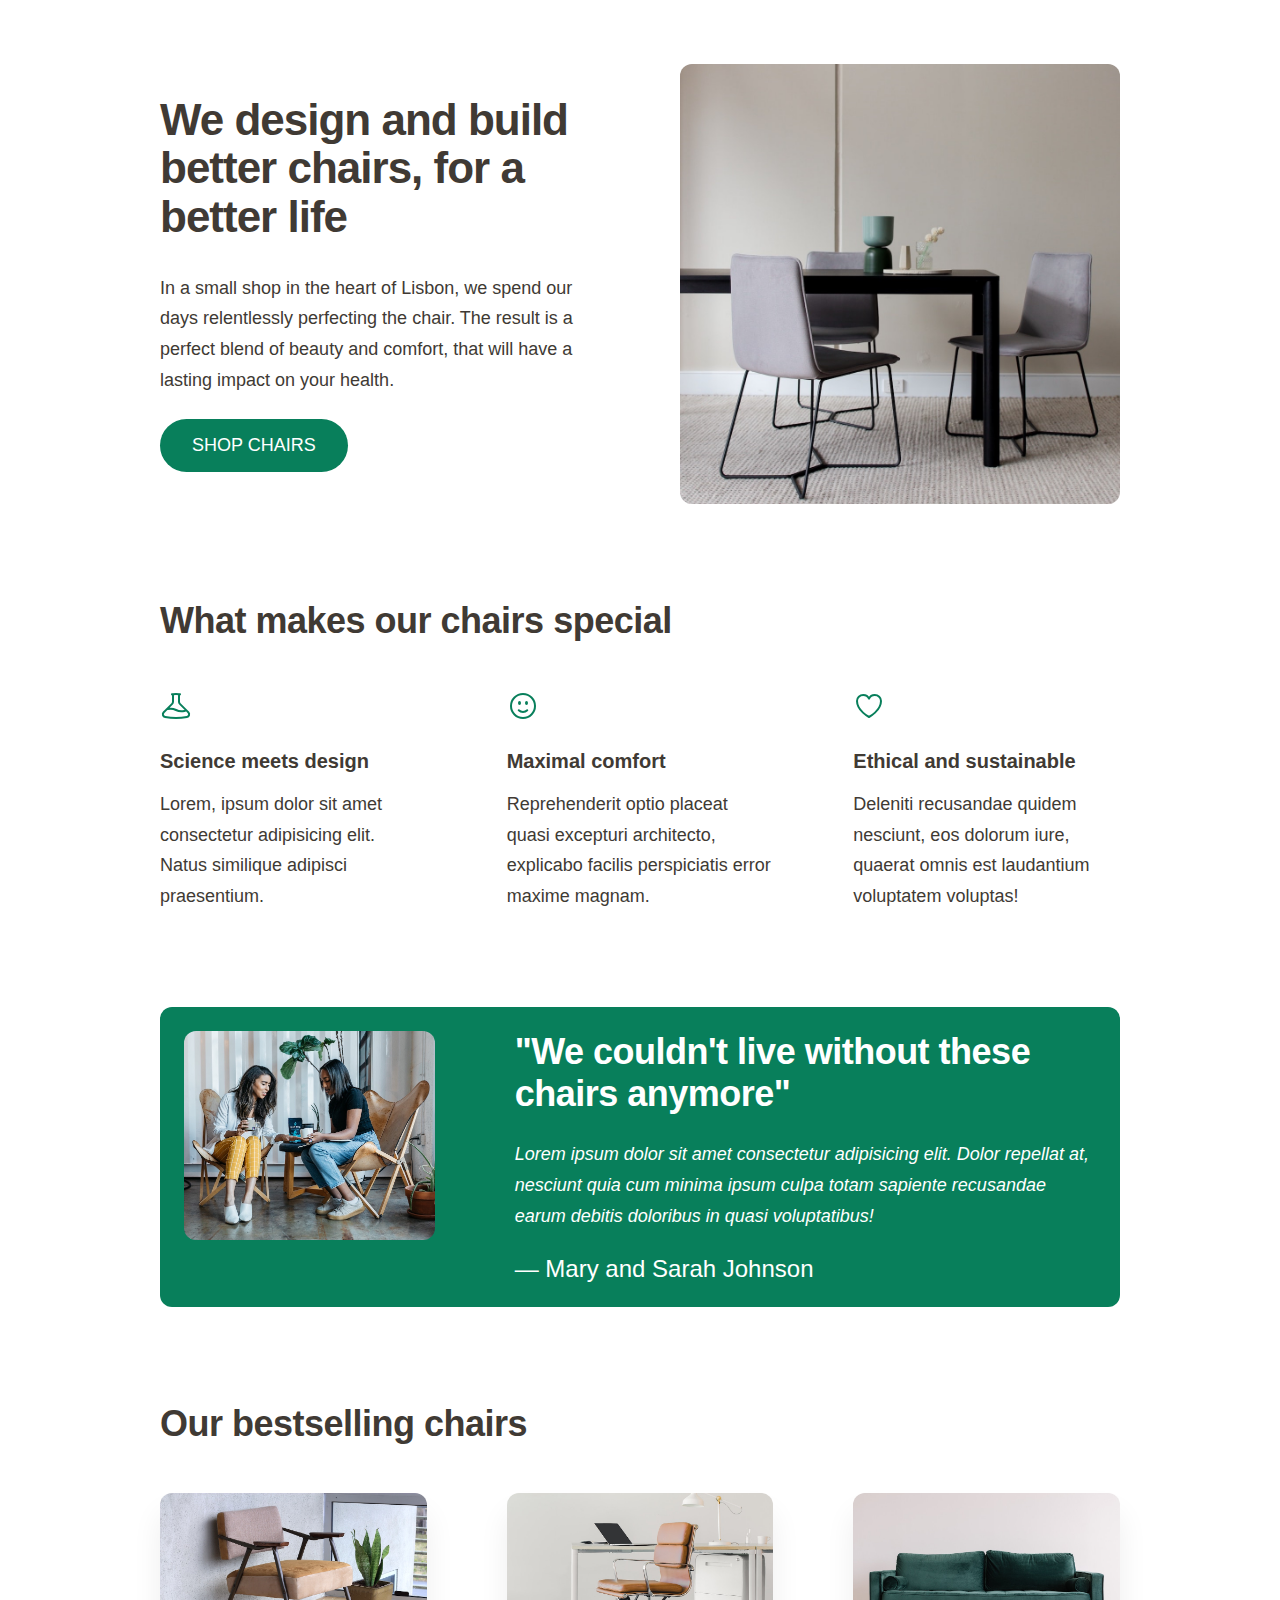
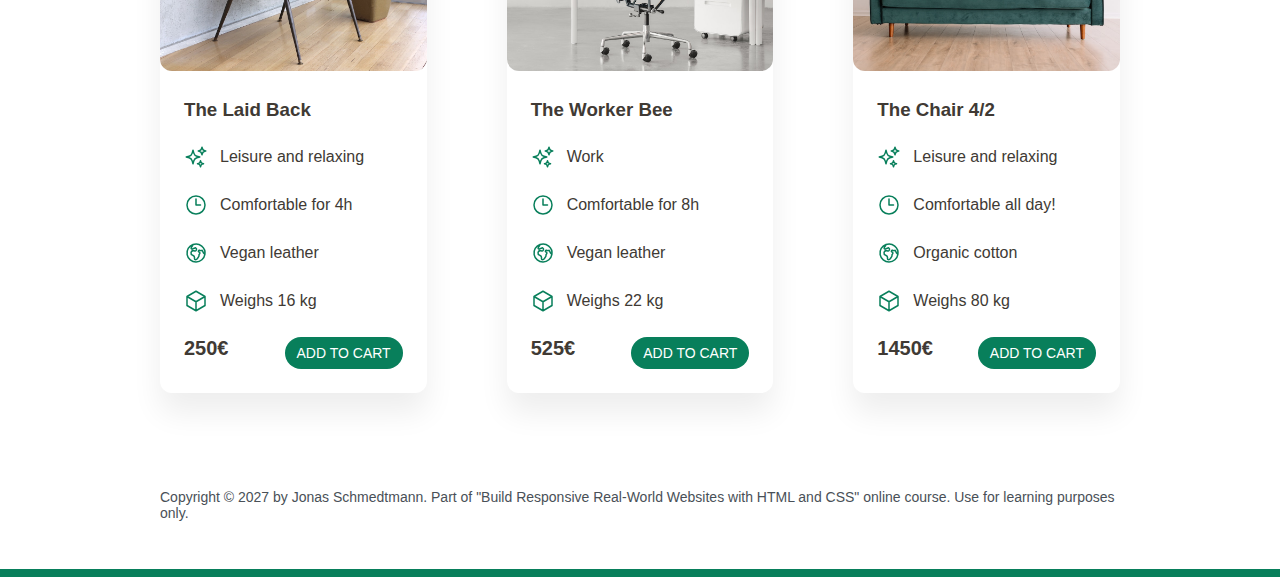
==== commit 1cc4dbb9: "lab12.3 bo-khung-tron (1-2)" ====
--- a/index.html
+++ b/index.html
@@ -6,7 +6,7 @@
   <meta http-equiv="X-UA-Compatible" content="IE=edge" />
   <meta name="viewport" content="width=device-width, initial-scale=1.0" />
 
-  <link rel="stylesheet" href="lab12.2.css" />
+  <link rel="stylesheet" href="lab12.3.css" />
   <title>Lisbon Chair Shop</title>
 </head>
 
--- a/lab12.3.css
+++ b/lab12.3.css
@@ -0,0 +1,210 @@
+/*
+SPACING SYSTEM (px)
+2 / 4 / 8 / 12 / 16 / 24 / 32 / 48 / 64 / 80 / 96 / 128
+
+FONT SIZE SYSTEM (px)
+10 / 12 / 14 / 16 / 18 / 20 / 24 / 30 / 36 / 44 / 52 / 62 / 74 / 86 / 98
+*/
+/* MAIN COLOR: #087f5b
+GREY COLOR: #343a40 */
+* {
+  margin: 0;
+  padding: 0;
+  box-sizing: border-box;
+}
+
+/* ------------------------ */
+/* GENERAL STYLES */
+/* ------------------------ */
+body {
+  font-family: "Inter",sans-serif;
+  color:  #403a34;
+  border-bottom: 8px solid  #087f5b;
+}
+.btn:link,
+.btn:visited{
+  background-color: #087f5b;
+  color: #fff;
+  text-decoration: none;
+  text-transform: uppercase;
+  font-weight: 500;
+  display: inline-block;
+
+  border-radius: 100px;
+}
+.btn:hover,
+.btn:active{
+  background-color: #099268;
+}
+.btn--big{
+  font-size: 18px;
+  padding: 16px 32px;
+}
+.btn--small{
+  font-size: 14px;
+  padding: 8px 12px;
+}
+.container {
+  width: 960px;
+  margin: 0 auto;
+}
+
+header,
+section {
+  margin-bottom: 96px;
+}
+
+h2 {
+  /* 24 / 30 / 36 */
+  margin-bottom: 48px;
+  font-size: 36px;
+  letter-spacing: -0.5px;
+  /* kéo khoảng cách chữ lại với nhau */
+}
+
+.grid-3-cols {
+  display: grid;
+  grid-template-columns: repeat(3, 1fr);
+  column-gap: 80px;
+}
+
+/* ------------------------ */
+/* COMPONENT STYLES */
+/* ------------------------ */
+
+/* HEADER */
+header {
+  display: grid;
+  grid-template-columns: repeat(2, 1fr);
+  column-gap: 80px;
+  margin-top: 64px;
+}
+
+.header-text-box {
+  align-self: center;
+}
+
+h1 {
+  margin-bottom: 32px;
+  font-size: 44px;
+  line-height: 1.1;
+  letter-spacing: -1px;
+  /* 44 / 52 / 62 */
+}
+
+.header-text {
+  margin-bottom: 24px;
+  font-size: 18px;
+  line-height: 1.7;
+}
+
+img {
+  width: 100%;
+  border-radius: 12px;
+}
+
+/* FEATURES */
+.features-icon {
+  stroke: #087f5b;
+  width: 32px;
+  height: 32px;
+  margin-bottom: 24px;
+}
+
+.features-title {
+  margin-bottom: 16px;
+  font-size:20px;
+}
+
+.features-text {
+  font-size: 18px;
+  line-height: 1.7;
+}
+
+/* TESTIMONIAL */
+.testimonial-section {
+  background-color: #087f5b;
+  color: #fff;
+  padding: 24px;
+
+  border-radius: 12px;
+}
+
+.testimonial-box {
+  grid-column: 2 / -1;
+  align-self: center;
+  font-size: 24px;
+}
+
+.testimonial-box h2 {
+  margin-bottom: 24px;
+}
+
+.testimonial-text {
+  font-style: italic;
+  margin-bottom: 24px;
+  font-size: 18px;
+  line-height: 1.7;
+}
+
+/* CHAIRS */
+.chair-box {
+  padding: 24px;
+}
+
+h3 {
+  margin-bottom: 24px;
+}
+
+.chair-details {
+  list-style: none;
+  margin-bottom: 24px;
+}
+
+.chair-details li {
+  display: flex;
+  align-items: center;
+  gap: 12px;
+  margin-bottom: 24px;
+}
+
+.chair-details li:last-child {
+  margin-bottom: 0;
+}
+
+.chair-icon {
+  stroke: #087f5b;
+  width: 24px;
+  height: 24px;
+}
+
+.chair-price {
+  display: flex;
+  justify-content: space-between;
+  font-size: 20px;
+}
+
+footer {
+  margin-bottom: 48px;
+  font-size: 14px;
+  color: #495057;
+}
+/* thêm icon */
+.features-icon{
+  stroke: #087f5b;
+  width: 32px;
+  height: 32px;
+  margin-bottom: 24px;
+
+}
+.features-icons{
+  stroke: #087f5b;
+width: 24px;
+height: 24px;
+}
+
+/* bóng đổ */
+.chair{
+  box-shadow: 0 20px 30px 0 rgba(0, 0, 0, 0.07);
+  border-radius: 12px;
+}
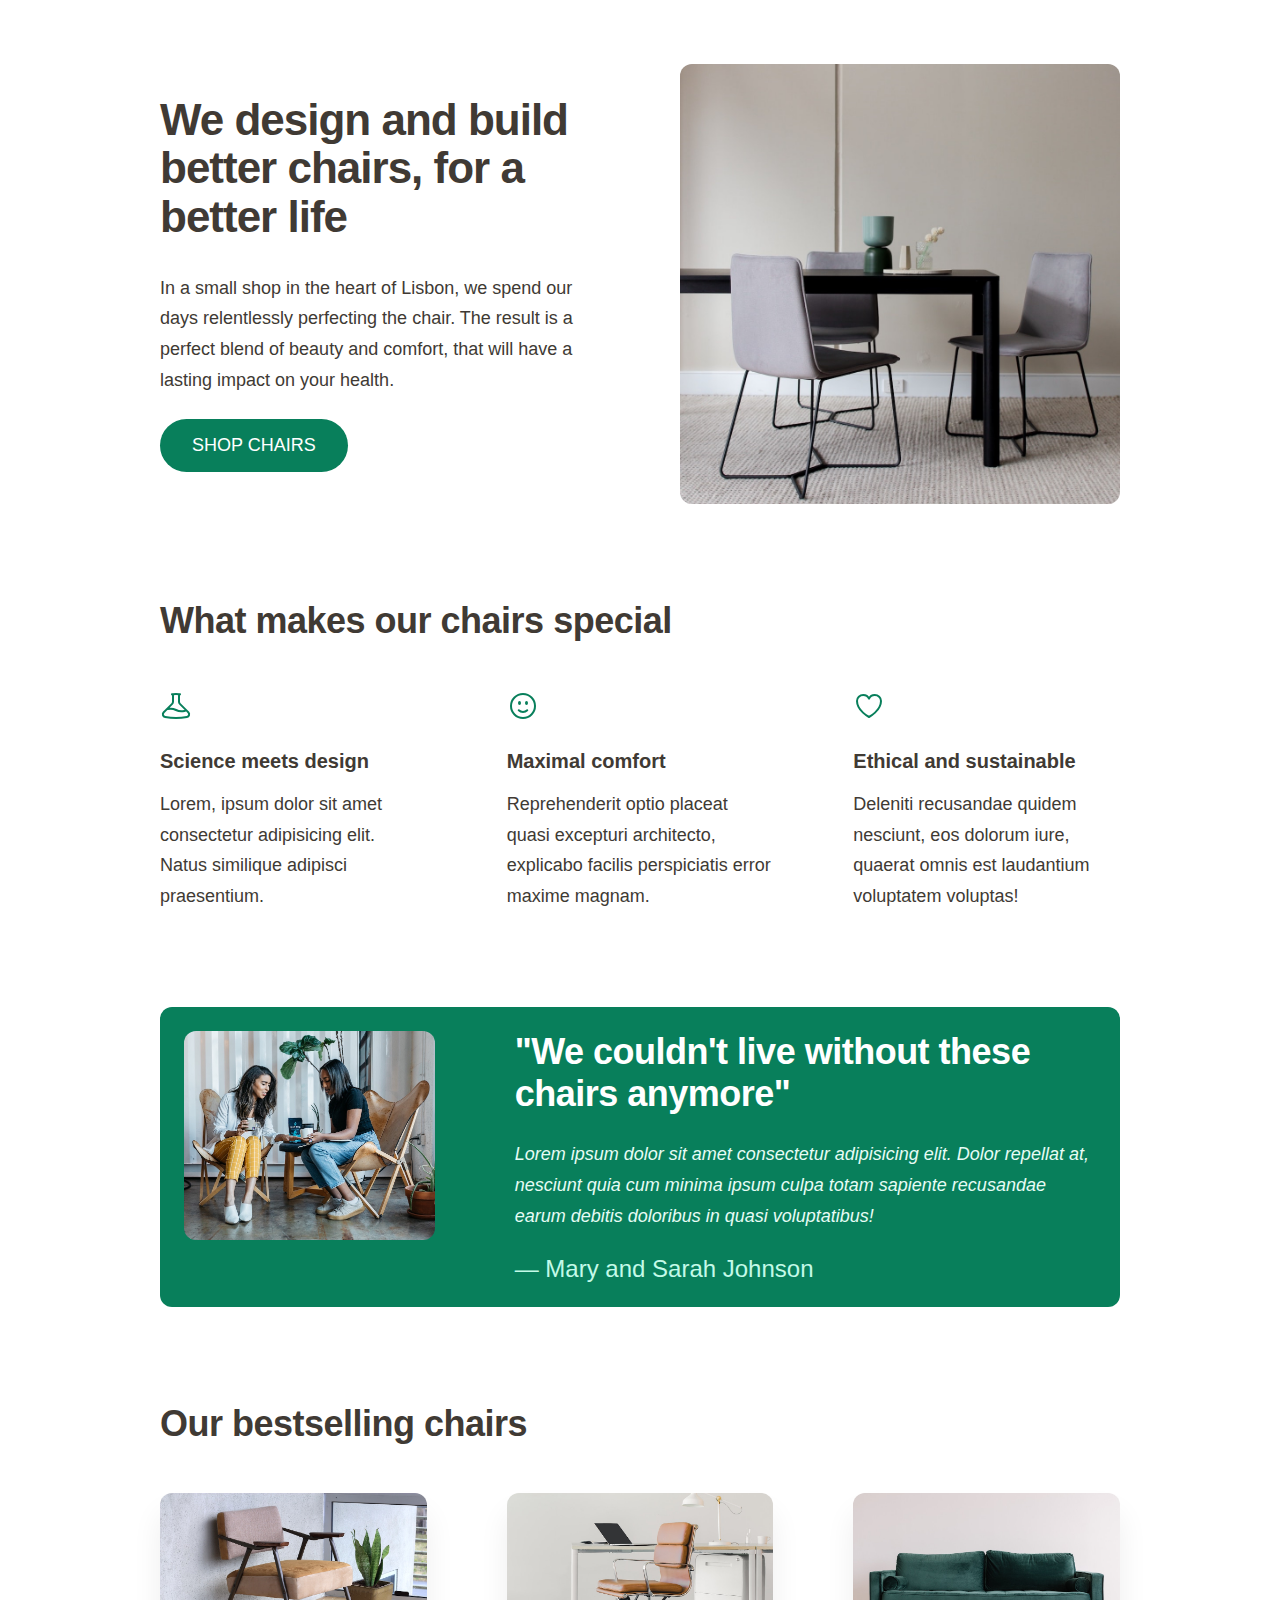
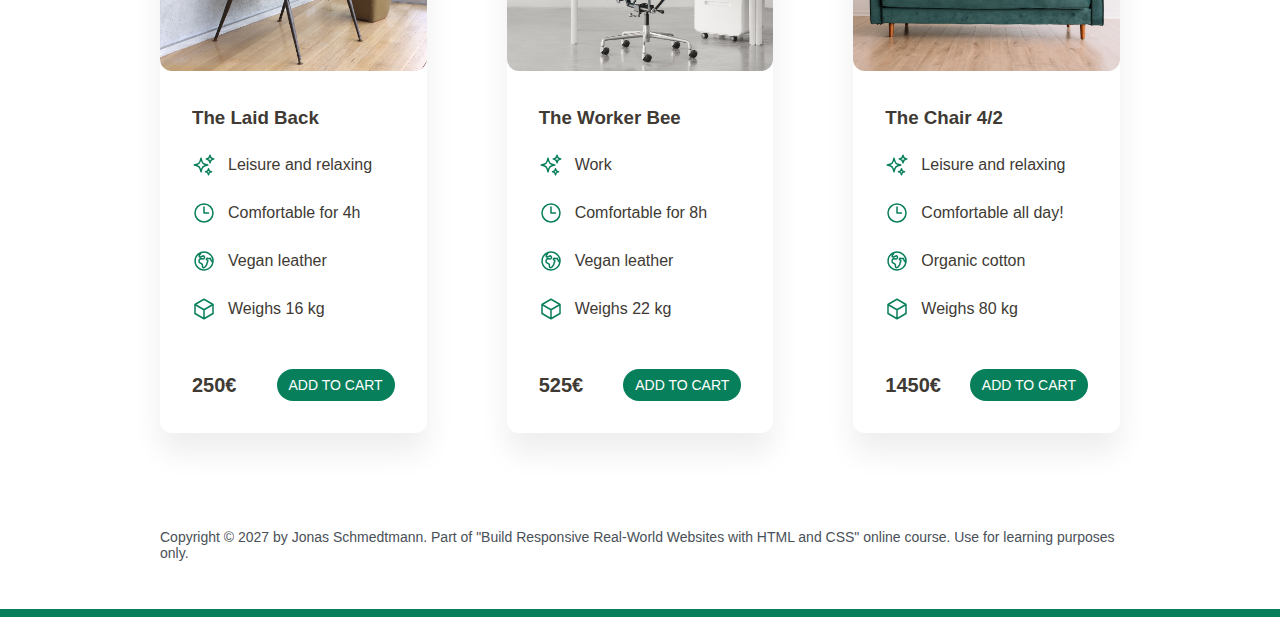
==== commit 348d8312: "lab13.1 khoang-trang" ====
--- a/index.html
+++ b/index.html
@@ -6,7 +6,7 @@
   <meta http-equiv="X-UA-Compatible" content="IE=edge" />
   <meta name="viewport" content="width=device-width, initial-scale=1.0" />
 
-  <link rel="stylesheet" href="lab12.3.css" />
+  <link rel="stylesheet" href="lab13.1.css" />
   <title>Lisbon Chair Shop</title>
 </head>
 
--- a/lab13.1.css
+++ b/lab13.1.css
@@ -0,0 +1,216 @@
+/*
+SPACING SYSTEM (px)
+2 / 4 / 8 / 12 / 16 / 24 / 32 / 48 / 64 / 80 / 96 / 128
+
+FONT SIZE SYSTEM (px)
+10 / 12 / 14 / 16 / 18 / 20 / 24 / 30 / 36 / 44 / 52 / 62 / 74 / 86 / 98
+*/
+/* MAIN COLOR: #087f5b
+GREY COLOR: #343a40 */
+* {
+  margin: 0;
+  padding: 0;
+  box-sizing: border-box;
+}
+
+/* ------------------------ */
+/* GENERAL STYLES */
+/* ------------------------ */
+body {
+  font-family: "Inter",sans-serif;
+  color:  #403a34;
+  border-bottom: 8px solid  #087f5b;
+}
+.btn:link,
+.btn:visited{
+  background-color: #087f5b;
+  color: #fff;
+  text-decoration: none;
+  text-transform: uppercase;
+  font-weight: 500;
+  display: inline-block;
+
+  border-radius: 100px;
+}
+.btn:hover,
+.btn:active{
+  background-color: #099268;
+}
+.btn--big{
+  font-size: 18px;
+  padding: 16px 32px;
+}
+.btn--small{
+  font-size: 14px;
+  padding: 8px 12px;
+}
+.container {
+  width: 960px;
+  margin: 0 auto;
+}
+
+header,
+section {
+  margin-bottom: 96px;
+}
+
+h2 {
+  /* 24 / 30 / 36 */
+  margin-bottom: 48px;
+  font-size: 36px;
+  letter-spacing: -0.5px;
+  /* kéo khoảng cách chữ lại với nhau */
+}
+
+.grid-3-cols {
+  display: grid;
+  grid-template-columns: repeat(3, 1fr);
+  column-gap: 80px;
+}
+
+/* ------------------------ */
+/* COMPONENT STYLES */
+/* ------------------------ */
+
+/* HEADER */
+header {
+  display: grid;
+  grid-template-columns: repeat(2, 1fr);
+  column-gap: 80px;
+  margin-top: 64px;
+}
+
+.header-text-box {
+  align-self: center;
+}
+
+h1 {
+  margin-bottom: 32px;
+  font-size: 44px;
+  line-height: 1.1;
+  letter-spacing: -1px;
+  /* 44 / 52 / 62 */
+}
+
+.header-text {
+  margin-bottom: 24px;
+  font-size: 18px;
+  line-height: 1.7;
+}
+
+img {
+  width: 100%;
+  border-radius: 12px;
+}
+
+/* FEATURES */
+.features-icon {
+  stroke: #087f5b;
+  width: 32px;
+  height: 32px;
+  margin-bottom: 24px;
+}
+
+.features-title {
+  margin-bottom: 16px;
+  font-size:20px;
+}
+
+.features-text {
+  font-size: 18px;
+  line-height: 1.7;
+}
+
+/* TESTIMONIAL */
+.testimonial-author{
+  color: #c3fae8;
+}
+.testimonial-section {
+  background-color: #087f5b;
+  color: #fff;
+  padding: 24px;
+
+  border-radius: 12px;
+}
+
+.testimonial-box {
+  grid-column: 2 / -1;
+  align-self: center;
+  font-size: 24px;
+}
+
+.testimonial-box h2 {
+  margin-bottom: 24px;
+}
+
+.testimonial-text {
+  font-style: italic;
+  margin-bottom: 24px;
+  font-size: 18px;
+  line-height: 1.7;
+
+  color: #e6fcf5;
+}
+
+/* CHAIRS */
+.chair-box {
+  padding: 32px;
+}
+
+h3 {
+  margin-bottom: 24px;
+}
+
+.chair-details {
+  list-style: none;
+  margin-bottom: 48px;
+}
+
+.chair-details li {
+  display: flex;
+  align-items: center;
+  gap: 12px;
+  margin-bottom: 24px;
+}
+
+.chair-details li:last-child {
+  margin-bottom: 0;
+}
+
+.chair-icon {
+  stroke: #087f5b;
+  width: 24px;
+  height: 24px;
+}
+
+.chair-price {
+  display: flex;
+  justify-content: space-between;
+  font-size: 20px;
+  align-items: center;
+}
+
+footer {
+  margin-bottom: 48px;
+  font-size: 14px;
+  color: #495057;
+}
+/* thêm icon */
+.features-icon{
+  stroke: #087f5b;
+  width: 32px;
+  height: 32px;
+  margin-bottom: 24px;
+
+}
+.features-icons{
+  stroke: #087f5b;
+width: 24px;
+height: 24px;
+}
+
+/* bóng đổ */
+.chair{
+  box-shadow: 0 20px 30px 0 rgba(0, 0, 0, 0.07);
+  border-radius: 12px;
+}
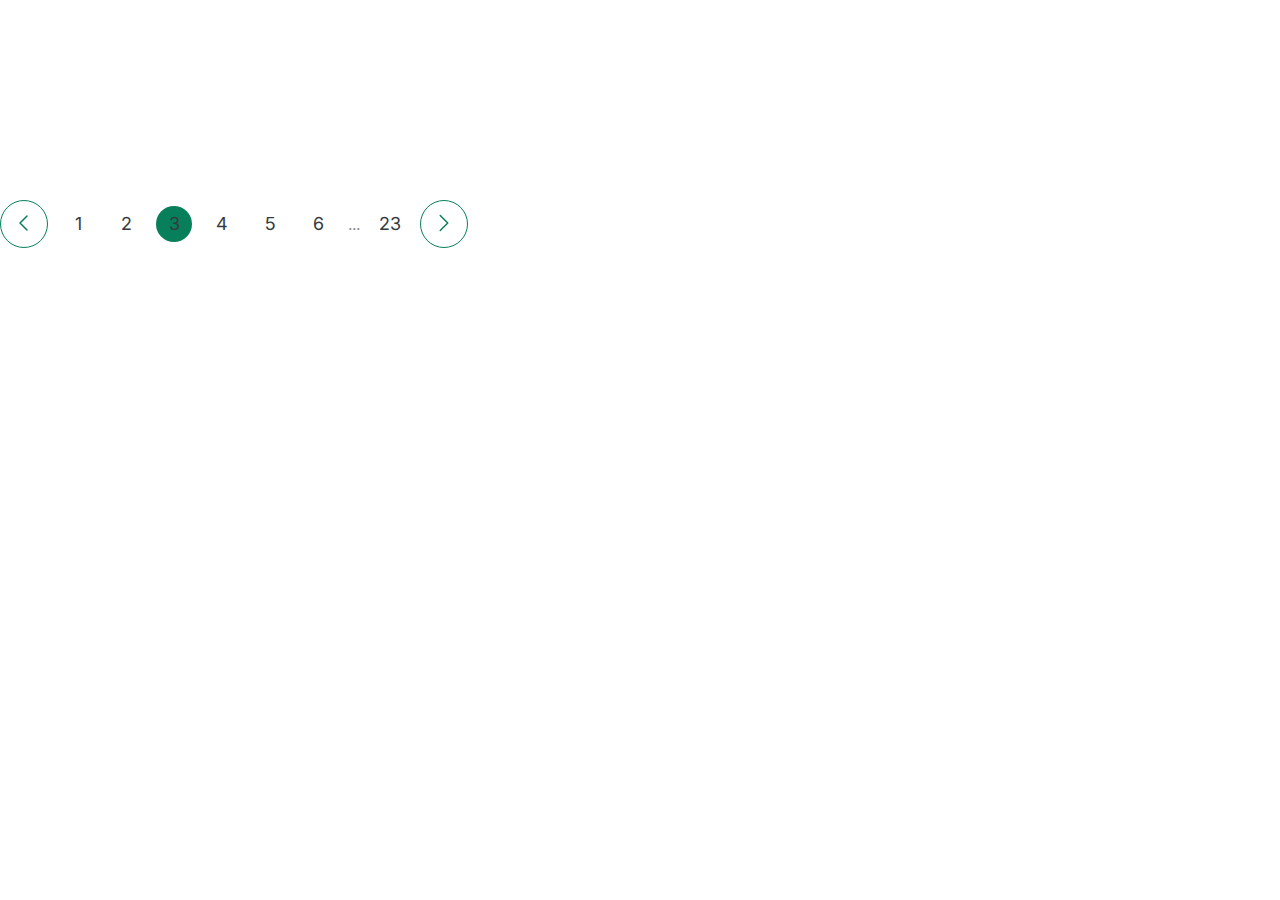
==== commit 9212afbe: "1" ====
--- a/index.html
+++ b/index.html
@@ -1,253 +1,121 @@
 <!DOCTYPE html>
 <html lang="en">
+  <head>
+    <meta charset="UTF-8" />
+    <meta http-equiv="X-UA-Compatible" content="IE=edge" />
+    <meta name="viewport" content="width=device-width, initial-scale=1.0" />
+    <link
+      href="https://fonts.googleapis.com/css2?family=Inter:wght@400;500;700&display=swap"
+      rel="stylesheet"
+    />
+    <title>Pagination Component</title>
+    <style>
+      * {
+        margin: 0;
+        padding: 0;
+        box-sizing: border-box;
+      }
+      body {
+        font-family: "Inter", sans-serif;
+        color: #343a40;
+        line-height: 1;
+      }
+      .pagination{
+        display: flex;
+        align-items: center;
+        gap: 12px;
+        margin-top: 200px;
 
-<head>
-  <meta charset="UTF-8" />
-  <meta http-equiv="X-UA-Compatible" content="IE=edge" />
-  <meta name="viewport" content="width=device-width, initial-scale=1.0" />
+      }
+      .btn{
+        border: 1px solid #087f5b;
+        height: 48px;
+        width: 48px;
+        border-radius: 50%;
+        background:none;
+        cursor: pointer;
+      }
+      .btn:hover{
+        background-color: #087f5b;
+      }
+      .btn:hover .btn-icon{
+        stroke: #fff;
+      }
+      .btn-icon{
+        height: 24px;
+        width: 24px;
+        stroke: #087f5b;
+      }
+      .page-link:link,
+      .page-link:visited{
+        font-size: 18px;
+        color: #343a40;
+       
+        text-decoration: none;
+        height: 36px;
+        width: 36px;
+        border-radius: 50%;
+        display: flex;
+        align-items: center;
+        justify-content: center;
+      }
+      .page-link:hover,
+      .page-link:active{
+        background-color: #087f5b;
+        color: #fff;
+      }
+      .page-link--current{
+        background-color: #087f5b;
+        color: #fff;
+      }
+      .dots{
+        color: #868e96;
+      }
+    </style>
+  </head>
+  <body>
+    <div class="pagination">
+      <button class="btn">
+        <svg
+          xmlns="http://www.w3.org/2000/svg"
+          fill="none"
+          viewBox="0 0 24 24"
+          stroke-width="1.5"
+          stroke="currentColor"
+          class="btn-icon"
+        >
+          <path
+            stroke-linecap="round"
+            stroke-linejoin="round"
+            d="M15 19l-7-7 7-7"
+          />
+        </svg>
+      </button>
+      <a href="#" class="page-link">1</a>
+      <a href="#" class="page-link">2</a>
+      <a href="#" class="page-link page-link--current">3</a>
+      <a href="#" class="page-link">4</a>
+      <a href="#" class="page-link">5</a>
+      <a href="#" class="page-link">6</a>
+      <span class="dots">...</span>
+      <a href="#" class="page-link">23</a>
+      <button class="btn">
+        <svg
+          xmlns="http://www.w3.org/2000/svg"
+          fill="none"
+          viewBox="0 0 24 24"
+          stroke-width="1.5"
+          stroke="currentColor"
+          class="btn-icon"
+        >
+          <path
+            stroke-linecap="round"
+            stroke-linejoin="round"
+            d="M8.25 4.5l7.5 7.5-7.5 7.5"
+          />
+        </svg>
+      </button>
 
-  <link rel="stylesheet" href="lab13.1.css" />
-  <title>Lisbon Chair Shop</title>
-</head>
-
-<body>
-  <div class="container">
-    <header>
-      <div class="header-text-box">
-        <h1>We design and build better chairs, for a better life</h1>
-        <p class="header-text">
-          In a small shop in the heart of Lisbon, we spend our days
-          relentlessly perfecting the chair. The result is a perfect blend of
-          beauty and comfort, that will have a lasting impact on your health.
-        </p>
-        <a class="btn btn--big" href="#">Shop chairs</a>
-      </div>
-      <img src="hero.jpg" alt="Photo" />
-    </header>
-
-    <section>
-      <h2>What makes our chairs special</h2>
-      <div class="grid-3-cols">
-        <div>
-          <svg class="features-icon" fill="none" stroke="currentColor" stroke-width="1.5" viewBox="0 0 24 24"
-            xmlns="http://www.w3.org/2000/svg" aria-hidden="true">
-            <path stroke-linecap="round" stroke-linejoin="round"
-              d="M9.75 3.104v5.714a2.25 2.25 0 01-.659 1.591L5 14.5M9.75 3.104c-.251.023-.501.05-.75.082m.75-.082a24.301 24.301 0 014.5 0m0 0v5.714c0 .597.237 1.17.659 1.591L19.8 15.3M14.25 3.104c.251.023.501.05.75.082M19.8 15.3l-1.57.393A9.065 9.065 0 0112 15a9.065 9.065 0 00-6.23-.693L5 14.5m14.8.8l1.402 1.402c1.232 1.232.65 3.318-1.067 3.611A48.309 48.309 0 0112 21c-2.773 0-5.491-.235-8.135-.687-1.718-.293-2.3-2.379-1.067-3.61L5 14.5">
-            </path>
-          </svg>
-          <p class="features-title"><strong>Science meets design</strong></p>
-          <p class="features-text">
-            Lorem, ipsum dolor sit amet consectetur adipisicing elit. Natus
-            similique adipisci praesentium.
-          </p>
-        </div>
-
-        <div>
-          <svg class="features-icon" fill="none" stroke="currentColor" stroke-width="1.5" viewBox="0 0 24 24"
-            xmlns="http://www.w3.org/2000/svg" aria-hidden="true">
-            <path stroke-linecap="round" stroke-linejoin="round"
-              d="M15.182 15.182a4.5 4.5 0 01-6.364 0M21 12a9 9 0 11-18 0 9 9 0 0118 0zM9.75 9.75c0 .414-.168.75-.375.75S9 10.164 9 9.75 9.168 9 9.375 9s.375.336.375.75zm-.375 0h.008v.015h-.008V9.75zm5.625 0c0 .414-.168.75-.375.75s-.375-.336-.375-.75.168-.75.375-.75.375.336.375.75zm-.375 0h.008v.015h-.008V9.75z">
-            </path>
-          </svg>
-          <p class="features-title">
-
-            <strong>Maximal comfort</strong>
-          </p>
-          <p class="features-text">
-            Reprehenderit optio placeat quasi excepturi architecto, explicabo
-            facilis perspiciatis error maxime magnam.
-          </p>
-        </div>
-
-        <div>
-          <svg class="features-icon" fill="none" stroke="currentColor" stroke-width="1.5" viewBox="0 0 24 24"
-            xmlns="http://www.w3.org/2000/svg" aria-hidden="true">
-            <path stroke-linecap="round" stroke-linejoin="round"
-              d="M21 8.25c0-2.485-2.099-4.5-4.688-4.5-1.935 0-3.597 1.126-4.312 2.733-.715-1.607-2.377-2.733-4.313-2.733C5.1 3.75 3 5.765 3 8.25c0 7.22 9 12 9 12s9-4.78 9-12z">
-            </path>
-          </svg>
-          <p class="features-title">
-            <strong>Ethical and sustainable</strong>
-          </p>
-
-          <p class="features-text">
-            Deleniti recusandae quidem nesciunt, eos dolorum iure, quaerat
-            omnis est laudantium voluptatem voluptas!
-          </p>
-        </div>
-      </div>
-    </section>
-
-    <section class="testimonial-section">
-      <div class="grid-3-cols">
-        <img src="customers.jpg" alt="People sitting on chairs" />
-        <div class="testimonial-box">
-          <h2>"We couldn't live without these chairs anymore"</h2>
-          <blockquote class="testimonial-text">
-            Lorem ipsum dolor sit amet consectetur adipisicing elit. Dolor
-            repellat at, nesciunt quia cum minima ipsum culpa totam sapiente
-            recusandae earum debitis doloribus in quasi voluptatibus!
-          </blockquote>
-          <p class="testimonial-author">&mdash; Mary and Sarah Johnson</p>
-        </div>
-      </div>
-    </section>
-
-    <section>
-
-      <h2>Our bestselling chairs</h2>
-      <div class="grid-3-cols">
-        <figure class="chair">
-          <img src="chair-1.jpg" alt="Chair" />
-          <div class="chair-box">
-            <h3>The Laid Back</h3>
-            <ul class="chair-details">
-              <li>
-                <svg class="chair-icon" fill="none" stroke="currentColor" stroke-width="1.5" viewBox="0 0 24 24"
-                  xmlns="http://www.w3.org/2000/svg" aria-hidden="true">
-                  <path stroke-linecap="round" stroke-linejoin="round"
-                    d="M9.813 15.904L9 18.75l-.813-2.846a4.5 4.5 0 00-3.09-3.09L2.25 12l2.846-.813a4.5 4.5 0 003.09-3.09L9 5.25l.813 2.846a4.5 4.5 0 003.09 3.09L15.75 12l-2.846.813a4.5 4.5 0 00-3.09 3.09zM18.259 8.715L18 9.75l-.259-1.035a3.375 3.375 0 00-2.455-2.456L14.25 6l1.036-.259a3.375 3.375 0 002.455-2.456L18 2.25l.259 1.035a3.375 3.375 0 002.456 2.456L21.75 6l-1.035.259a3.375 3.375 0 00-2.456 2.456zM16.894 20.567L16.5 21.75l-.394-1.183a2.25 2.25 0 00-1.423-1.423L13.5 18.75l1.183-.394a2.25 2.25 0 001.423-1.423l.394-1.183.394 1.183a2.25 2.25 0 001.423 1.423l1.183.394-1.183.394a2.25 2.25 0 00-1.423 1.423z">
-                  </path>
-                </svg>
-                <!-- Span is a generic INLINE text element, it doesn't have any meaning. It's like a div element, but inline -->
-                <span>Leisure and relaxing</span>
-              </li>
-              <li>
-                <svg class="chair-icon" fill="none" stroke="currentColor" stroke-width="1.5" viewBox="0 0 24 24"
-                  xmlns="http://www.w3.org/2000/svg" aria-hidden="true">
-                  <path stroke-linecap="round" stroke-linejoin="round"
-                    d="M12 6v6h4.5m4.5 0a9 9 0 11-18 0 9 9 0 0118 0z"></path>
-                </svg>
-                <span>Comfortable for 4h</span>
-              </li>
-              <li>
-                <svg class="chair-icon" fill="none" stroke="currentColor" stroke-width="1.5" viewBox="0 0 24 24"
-                  xmlns="http://www.w3.org/2000/svg" aria-hidden="true">
-                  <path stroke-linecap="round" stroke-linejoin="round"
-                    d="M20.893 13.393l-1.135-1.135a2.252 2.252 0 01-.421-.585l-1.08-2.16a.414.414 0 00-.663-.107.827.827 0 01-.812.21l-1.273-.363a.89.89 0 00-.738 1.595l.587.39c.59.395.674 1.23.172 1.732l-.2.2c-.212.212-.33.498-.33.796v.41c0 .409-.11.809-.32 1.158l-1.315 2.191a2.11 2.11 0 01-1.81 1.025 1.055 1.055 0 01-1.055-1.055v-1.172c0-.92-.56-1.747-1.414-2.089l-.655-.261a2.25 2.25 0 01-1.383-2.46l.007-.042a2.25 2.25 0 01.29-.787l.09-.15a2.25 2.25 0 012.37-1.048l1.178.236a1.125 1.125 0 001.302-.795l.208-.73a1.125 1.125 0 00-.578-1.315l-.665-.332-.091.091a2.25 2.25 0 01-1.591.659h-.18c-.249 0-.487.1-.662.274a.931.931 0 01-1.458-1.137l1.411-2.353a2.25 2.25 0 00.286-.76m11.928 9.869A9 9 0 008.965 3.525m11.928 9.868A9 9 0 118.965 3.525">
-                  </path>
-                </svg>
-                <span>Vegan leather</span>
-              </li>
-              <li>
-                <svg class="chair-icon" fill="none" stroke="currentColor" stroke-width="1.5" viewBox="0 0 24 24"
-                  xmlns="http://www.w3.org/2000/svg" aria-hidden="true">
-                  <path stroke-linecap="round" stroke-linejoin="round"
-                    d="M21 7.5l-9-5.25L3 7.5m18 0l-9 5.25m9-5.25v9l-9 5.25M3 7.5l9 5.25M3 7.5v9l9 5.25m0-9v9"></path>
-                </svg>
-                <span>Weighs 16 kg</span>
-              </li>
-            </ul>
-            <div class="chair-price">
-              <strong>250€</strong>
-              <a href="#" class="btn btn--small">Add to cart</a>
-            </div>
-          </div>
-        </figure>
-
-        <figure class="chair">
-          <img src="chair-2.jpg" alt="Chair" />
-          <div class="chair-box">
-            <h3>The Worker Bee</h3>
-            <ul class="chair-details">
-              <li>
-                <svg class="chair-icon" fill="none" stroke="currentColor" stroke-width="1.5" viewBox="0 0 24 24"
-                  xmlns="http://www.w3.org/2000/svg" aria-hidden="true">
-                  <path stroke-linecap="round" stroke-linejoin="round"
-                    d="M9.813 15.904L9 18.75l-.813-2.846a4.5 4.5 0 00-3.09-3.09L2.25 12l2.846-.813a4.5 4.5 0 003.09-3.09L9 5.25l.813 2.846a4.5 4.5 0 003.09 3.09L15.75 12l-2.846.813a4.5 4.5 0 00-3.09 3.09zM18.259 8.715L18 9.75l-.259-1.035a3.375 3.375 0 00-2.455-2.456L14.25 6l1.036-.259a3.375 3.375 0 002.455-2.456L18 2.25l.259 1.035a3.375 3.375 0 002.456 2.456L21.75 6l-1.035.259a3.375 3.375 0 00-2.456 2.456zM16.894 20.567L16.5 21.75l-.394-1.183a2.25 2.25 0 00-1.423-1.423L13.5 18.75l1.183-.394a2.25 2.25 0 001.423-1.423l.394-1.183.394 1.183a2.25 2.25 0 001.423 1.423l1.183.394-1.183.394a2.25 2.25 0 00-1.423 1.423z">
-                  </path>
-                </svg>
-                <span>Work</span>
-              </li>
-              <li>
-                <svg class="chair-icon" fill="none" stroke="currentColor" stroke-width="1.5" viewBox="0 0 24 24"
-                  xmlns="http://www.w3.org/2000/svg" aria-hidden="true">
-                  <path stroke-linecap="round" stroke-linejoin="round"
-                    d="M12 6v6h4.5m4.5 0a9 9 0 11-18 0 9 9 0 0118 0z"></path>
-                </svg>
-                <span>Comfortable for 8h</span>
-              </li>
-              <li>
-                <svg class="chair-icon" fill="none" stroke="currentColor" stroke-width="1.5" viewBox="0 0 24 24"
-                  xmlns="http://www.w3.org/2000/svg" aria-hidden="true">
-                  <path stroke-linecap="round" stroke-linejoin="round"
-                    d="M20.893 13.393l-1.135-1.135a2.252 2.252 0 01-.421-.585l-1.08-2.16a.414.414 0 00-.663-.107.827.827 0 01-.812.21l-1.273-.363a.89.89 0 00-.738 1.595l.587.39c.59.395.674 1.23.172 1.732l-.2.2c-.212.212-.33.498-.33.796v.41c0 .409-.11.809-.32 1.158l-1.315 2.191a2.11 2.11 0 01-1.81 1.025 1.055 1.055 0 01-1.055-1.055v-1.172c0-.92-.56-1.747-1.414-2.089l-.655-.261a2.25 2.25 0 01-1.383-2.46l.007-.042a2.25 2.25 0 01.29-.787l.09-.15a2.25 2.25 0 012.37-1.048l1.178.236a1.125 1.125 0 001.302-.795l.208-.73a1.125 1.125 0 00-.578-1.315l-.665-.332-.091.091a2.25 2.25 0 01-1.591.659h-.18c-.249 0-.487.1-.662.274a.931.931 0 01-1.458-1.137l1.411-2.353a2.25 2.25 0 00.286-.76m11.928 9.869A9 9 0 008.965 3.525m11.928 9.868A9 9 0 118.965 3.525">
-                  </path>
-                </svg>
-                <span>Vegan leather</span>
-              </li>
-              <li>
-                <svg class="chair-icon" fill="none" stroke="currentColor" stroke-width="1.5" viewBox="0 0 24 24"
-                  xmlns="http://www.w3.org/2000/svg" aria-hidden="true">
-                  <path stroke-linecap="round" stroke-linejoin="round"
-                    d="M21 7.5l-9-5.25L3 7.5m18 0l-9 5.25m9-5.25v9l-9 5.25M3 7.5l9 5.25M3 7.5v9l9 5.25m0-9v9"></path>
-                </svg>
-                <span>Weighs 22 kg</span>
-              </li>
-            </ul>
-            <div class="chair-price">
-              <strong>525€</strong>
-              <a href="#" class="btn btn--small">Add to cart</a>
-            </div>
-          </div>
-        </figure>
-
-        <figure class="chair">
-          <img src="chair-3.jpg" alt="Chair" />
-          <div class="chair-box">
-            <h3>The Chair 4/2</h3>
-            <ul class="chair-details">
-              <li>
-                <svg class="chair-icon" fill="none" stroke="currentColor" stroke-width="1.5" viewBox="0 0 24 24"
-                  xmlns="http://www.w3.org/2000/svg" aria-hidden="true">
-                  <path stroke-linecap="round" stroke-linejoin="round"
-                    d="M9.813 15.904L9 18.75l-.813-2.846a4.5 4.5 0 00-3.09-3.09L2.25 12l2.846-.813a4.5 4.5 0 003.09-3.09L9 5.25l.813 2.846a4.5 4.5 0 003.09 3.09L15.75 12l-2.846.813a4.5 4.5 0 00-3.09 3.09zM18.259 8.715L18 9.75l-.259-1.035a3.375 3.375 0 00-2.455-2.456L14.25 6l1.036-.259a3.375 3.375 0 002.455-2.456L18 2.25l.259 1.035a3.375 3.375 0 002.456 2.456L21.75 6l-1.035.259a3.375 3.375 0 00-2.456 2.456zM16.894 20.567L16.5 21.75l-.394-1.183a2.25 2.25 0 00-1.423-1.423L13.5 18.75l1.183-.394a2.25 2.25 0 001.423-1.423l.394-1.183.394 1.183a2.25 2.25 0 001.423 1.423l1.183.394-1.183.394a2.25 2.25 0 00-1.423 1.423z">
-                  </path>
-                </svg>
-                <span>Leisure and relaxing</span>
-              </li>
-              <li>
-                <svg class="chair-icon" fill="none" stroke="currentColor" stroke-width="1.5" viewBox="0 0 24 24"
-                  xmlns="http://www.w3.org/2000/svg" aria-hidden="true">
-                  <path stroke-linecap="round" stroke-linejoin="round"
-                    d="M12 6v6h4.5m4.5 0a9 9 0 11-18 0 9 9 0 0118 0z"></path>
-                </svg>
-                <span>Comfortable all day!</span>
-              </li>
-              <li>
-                <svg class="chair-icon" fill="none" stroke="currentColor" stroke-width="1.5" viewBox="0 0 24 24"
-                  xmlns="http://www.w3.org/2000/svg" aria-hidden="true">
-                  <path stroke-linecap="round" stroke-linejoin="round"
-                    d="M20.893 13.393l-1.135-1.135a2.252 2.252 0 01-.421-.585l-1.08-2.16a.414.414 0 00-.663-.107.827.827 0 01-.812.21l-1.273-.363a.89.89 0 00-.738 1.595l.587.39c.59.395.674 1.23.172 1.732l-.2.2c-.212.212-.33.498-.33.796v.41c0 .409-.11.809-.32 1.158l-1.315 2.191a2.11 2.11 0 01-1.81 1.025 1.055 1.055 0 01-1.055-1.055v-1.172c0-.92-.56-1.747-1.414-2.089l-.655-.261a2.25 2.25 0 01-1.383-2.46l.007-.042a2.25 2.25 0 01.29-.787l.09-.15a2.25 2.25 0 012.37-1.048l1.178.236a1.125 1.125 0 001.302-.795l.208-.73a1.125 1.125 0 00-.578-1.315l-.665-.332-.091.091a2.25 2.25 0 01-1.591.659h-.18c-.249 0-.487.1-.662.274a.931.931 0 01-1.458-1.137l1.411-2.353a2.25 2.25 0 00.286-.76m11.928 9.869A9 9 0 008.965 3.525m11.928 9.868A9 9 0 118.965 3.525">
-                  </path>
-                </svg>
-                <span>Organic cotton</span>
-              </li>
-              <li>
-                <svg class="chair-icon" fill="none" stroke="currentColor" stroke-width="1.5" viewBox="0 0 24 24"
-                  xmlns="http://www.w3.org/2000/svg" aria-hidden="true">
-                  <path stroke-linecap="round" stroke-linejoin="round"
-                    d="M21 7.5l-9-5.25L3 7.5m18 0l-9 5.25m9-5.25v9l-9 5.25M3 7.5l9 5.25M3 7.5v9l9 5.25m0-9v9"></path>
-                </svg>
-                <span>Weighs 80 kg</span>
-              </li>
-            </ul>
-            <div class="chair-price">
-              <strong>1450€</strong>
-              <a href="#" class="btn btn--small">Add to cart</a>
-            </div>
-          </div>
-        </figure>
-      </div>
-
-    </section>
-
-    <footer>
-      Copyright &copy; 2027 by Jonas Schmedtmann. Part of "Build Responsive
-      Real-World Websites with HTML and CSS" online course. Use for learning
-      purposes only.
-    </footer>
-  </div>
-</body>
-
-</html>+    </div>
+  </body>
+</html>
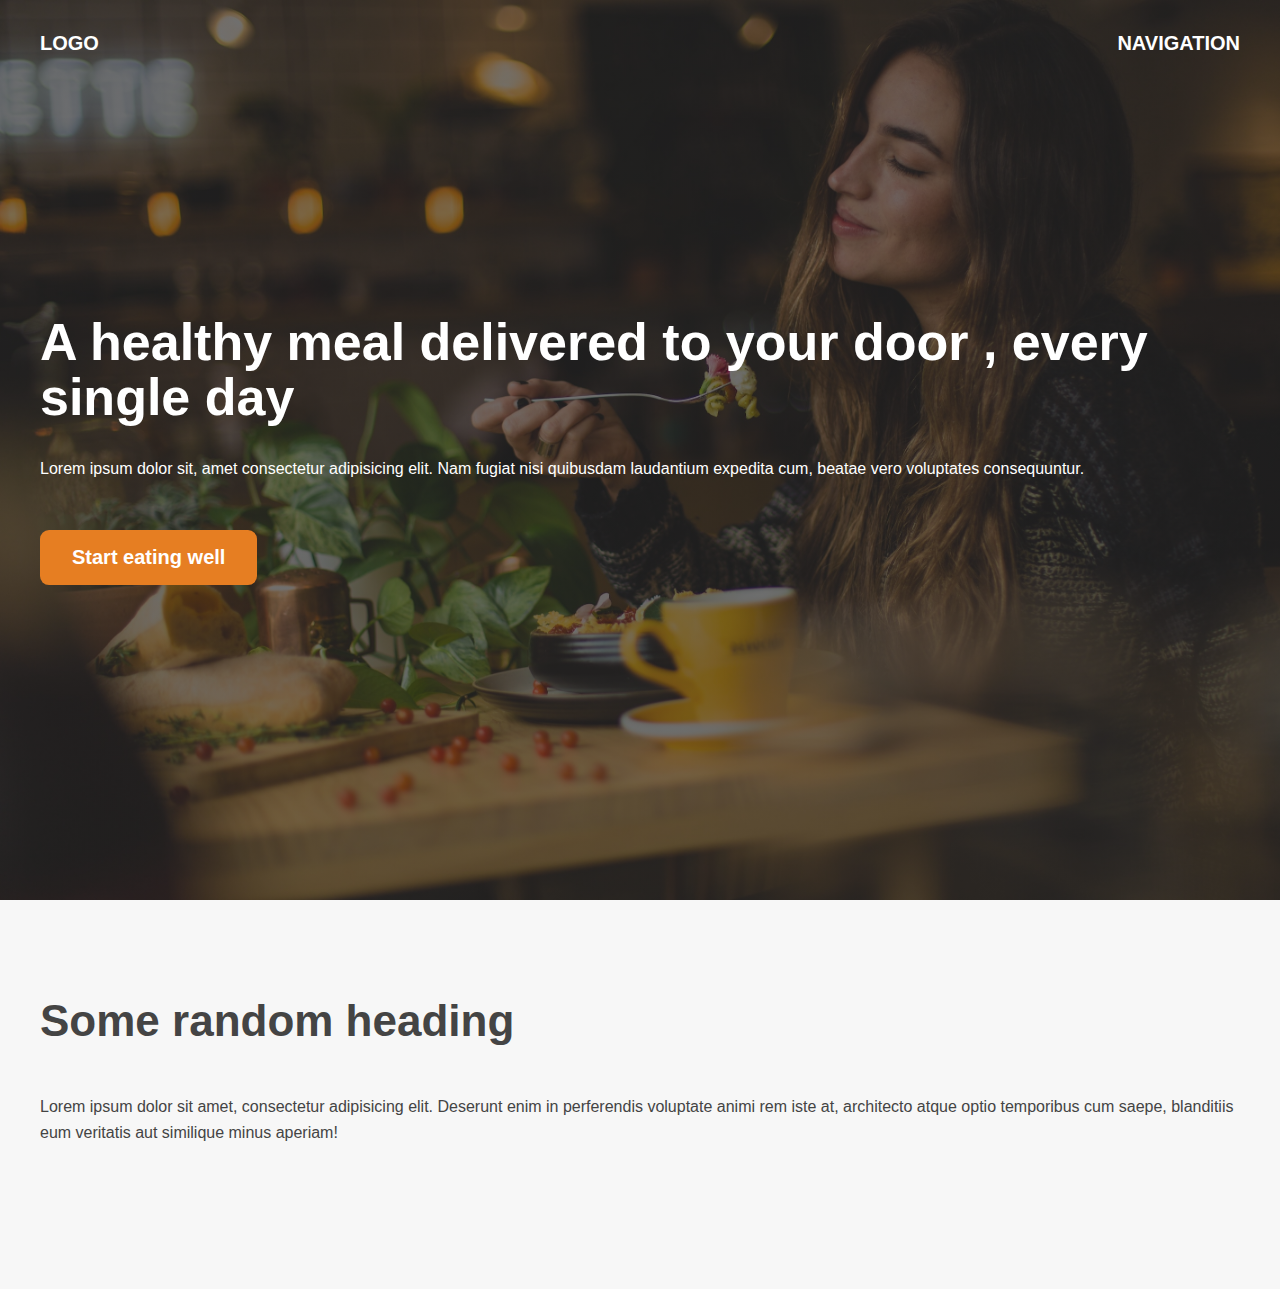
==== commit 34a47b36: "2" ====
--- a/index.html
+++ b/index.html
@@ -8,114 +8,111 @@
       href="https://fonts.googleapis.com/css2?family=Inter:wght@400;500;700&display=swap"
       rel="stylesheet"
     />
-    <title>Pagination Component</title>
+    <link rel="preconnect" href="https://fonts.gstatic.com" />
+    <title>Omifood Hero Section</title>
     <style>
-      * {
+      *{
         margin: 0;
         padding: 0;
         box-sizing: border-box;
       }
-      body {
-        font-family: "Inter", sans-serif;
-        color: #343a40;
-        line-height: 1;
+      html{
+        font-family: "Rubik", sans-serif;
+        color: #444;
       }
-      .pagination{
-        display: flex;
-        align-items: center;
-        gap: 12px;
-        margin-top: 200px;
+      .container{
+        margin: 0 auto;
+        width: 1200px;
 
       }
-      .btn{
-        border: 1px solid #087f5b;
-        height: 48px;
-        width: 48px;
-        border-radius: 50%;
-        background:none;
-        cursor: pointer;
+      header{
+        height: 100vh;
+        /* background-color: orangered; */
+        position: relative;
+        background-image: linear-gradient(rgba(34,34,34,0.6),rgba(34,34,34,0.6)),
+        url(hero.jpg);
+        background-size: cover;
+        color: #fff;
+
       }
-      .btn:hover{
-        background-color: #087f5b;
+      nav{
+        font-size: 20px;
+        font-weight: 700;
+        display: flex;
+        justify-content: space-between;
+        padding-top: 32px;
+        /* background-color: green; */
+
       }
-      .btn:hover .btn-icon{
-        stroke: #fff;
+      h1{
+        font-size: 52px;
+        margin-bottom: 32px;
+        line-height: 1.05;
       }
-      .btn-icon{
-        height: 24px;
-        width: 24px;
-        stroke: #087f5b;
+      p{
+        font: 20px;
+        line-height: 1.6;
+        margin-bottom: 48px;
       }
-      .page-link:link,
-      .page-link:visited{
-        font-size: 18px;
-        color: #343a40;
-       
+      .btn:link,
+      .btn:visited{
+        font-size: 20px;
+        font-weight: 600;
+        background-color: #e67e22;
+        color: #fff;
         text-decoration: none;
-        height: 36px;
-        width: 36px;
-        border-radius: 50%;
-        display: flex;
-        align-items: center;
-        justify-content: center;
+        display: inline-block;
+        padding: 16px 32px;
+        border-radius: 9px;
       }
-      .page-link:hover,
-      .page-link:active{
-        background-color: #087f5b;
-        color: #fff;
+      h2{
+        font-size: 44px;
+        margin-bottom: 48px;
+
       }
-      .page-link--current{
-        background-color: #087f5b;
-        color: #fff;
+      section{
+        padding: 96px 0;
+        background-color: #f7f7f7;
+        
       }
-      .dots{
-        color: #868e96;
+      .header_container{
+        width: 1200px;
+        position: absolute;
+        left: 50%;
+        top: 50%;
+        transform: translate(-50%,-50%);
+      }
+      .header_container-inner{
+        width: 50%;
       }
     </style>
   </head>
   <body>
-    <div class="pagination">
-      <button class="btn">
-        <svg
-          xmlns="http://www.w3.org/2000/svg"
-          fill="none"
-          viewBox="0 0 24 24"
-          stroke-width="1.5"
-          stroke="currentColor"
-          class="btn-icon"
-        >
-          <path
-            stroke-linecap="round"
-            stroke-linejoin="round"
-            d="M15 19l-7-7 7-7"
-          />
-        </svg>
-      </button>
-      <a href="#" class="page-link">1</a>
-      <a href="#" class="page-link">2</a>
-      <a href="#" class="page-link page-link--current">3</a>
-      <a href="#" class="page-link">4</a>
-      <a href="#" class="page-link">5</a>
-      <a href="#" class="page-link">6</a>
-      <span class="dots">...</span>
-      <a href="#" class="page-link">23</a>
-      <button class="btn">
-        <svg
-          xmlns="http://www.w3.org/2000/svg"
-          fill="none"
-          viewBox="0 0 24 24"
-          stroke-width="1.5"
-          stroke="currentColor"
-          class="btn-icon"
-        >
-          <path
-            stroke-linecap="round"
-            stroke-linejoin="round"
-            d="M8.25 4.5l7.5 7.5-7.5 7.5"
-          />
-        </svg>
-      </button>
-
-    </div>
+    <header>
+      <nav class="container">
+        <div>LOGO</div>
+        <div>NAVIGATION</div>
+      </nav>
+      <div class="header_container container">
+        <h1>A healthy meal delivered to your door , every single day</h1>
+        <p>
+          Lorem ipsum dolor sit, amet consectetur adipisicing elit. Nam fugiat
+          nisi quibusdam laudantium expedita cum, beatae vero voluptates
+          consequuntur.
+        </p>
+        <a href="#" class="btn">Start eating well</a>
+      </div>
+    </header>
+    <section>
+      <div class="container">
+        <h2>Some random heading</h2>
+        <p>
+          Lorem ipsum dolor sit amet, consectetur adipisicing elit. Deserunt
+          enim in perferendis voluptate animi rem iste at, architecto atque
+          optio temporibus cum saepe, blanditiis eum veritatis aut similique
+          minus aperiam!
+        </p>
+      </div>
+    </section>
   </body>
 </html>
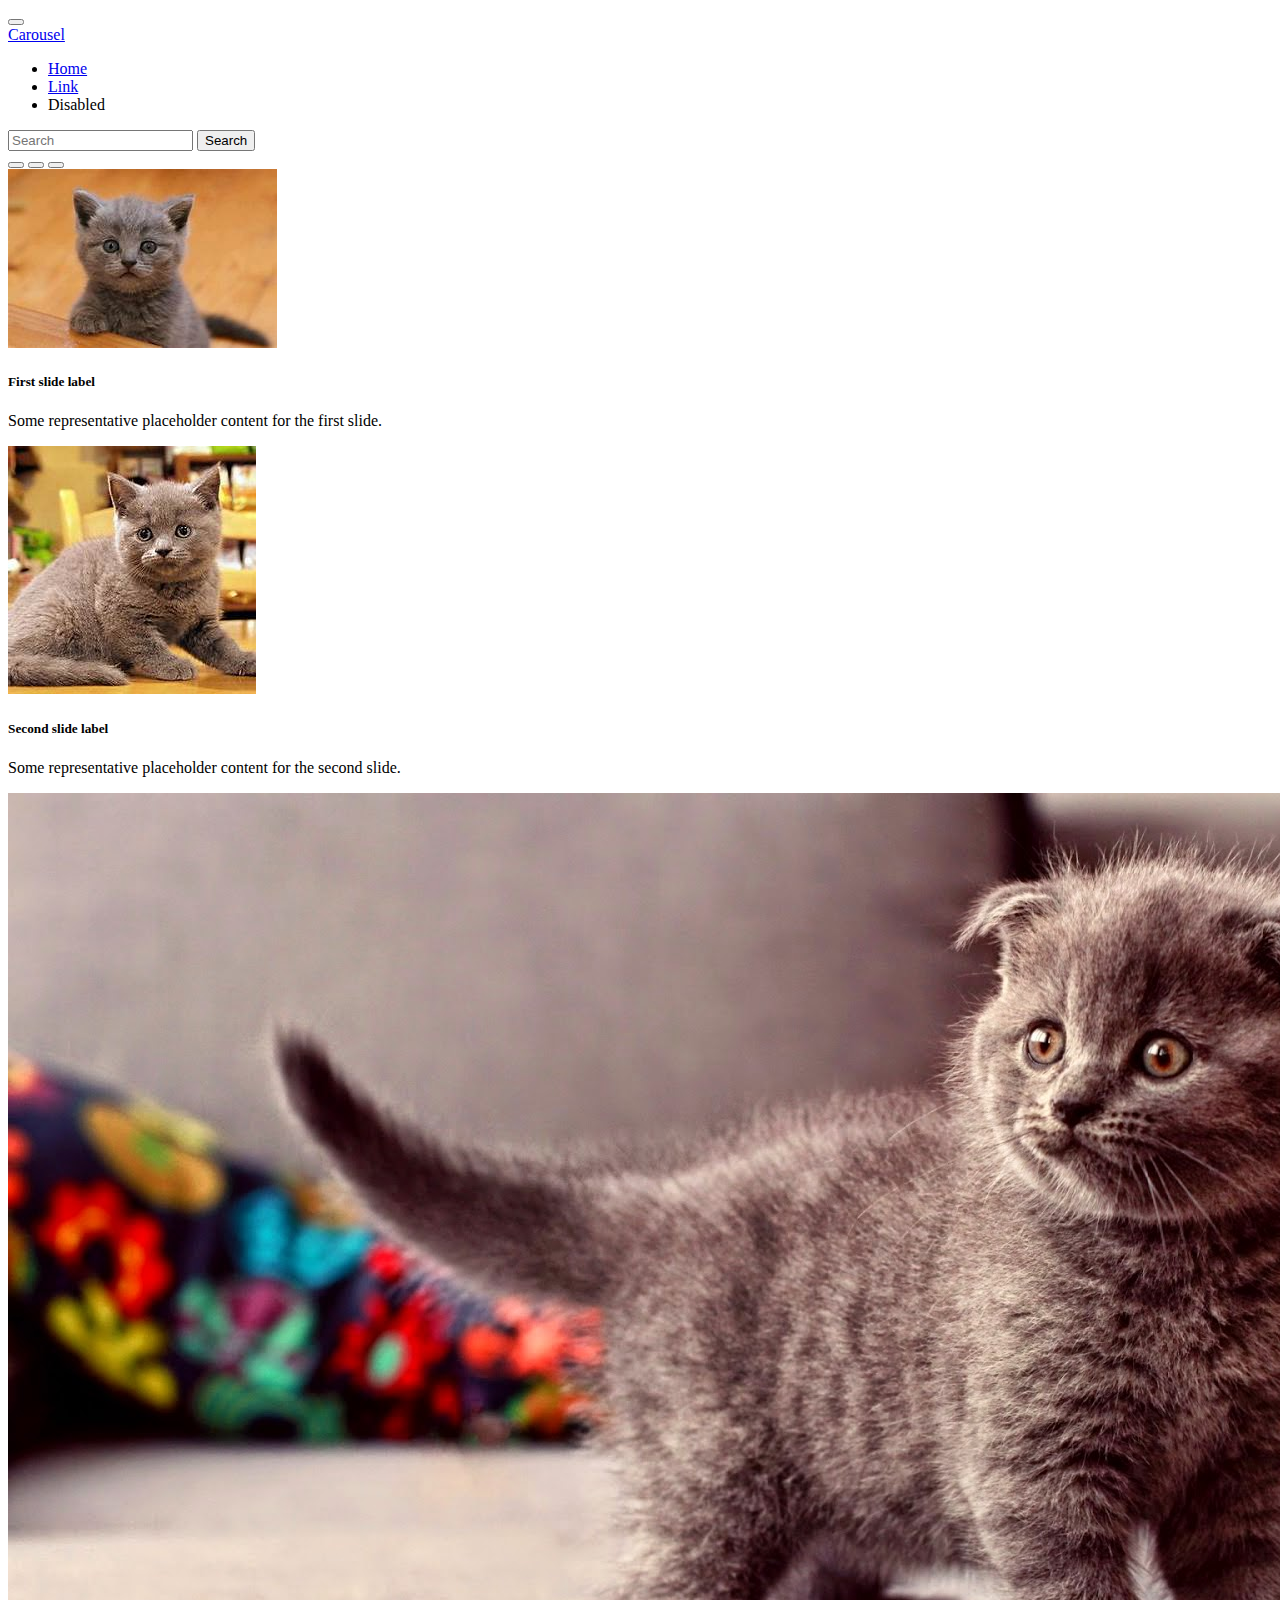
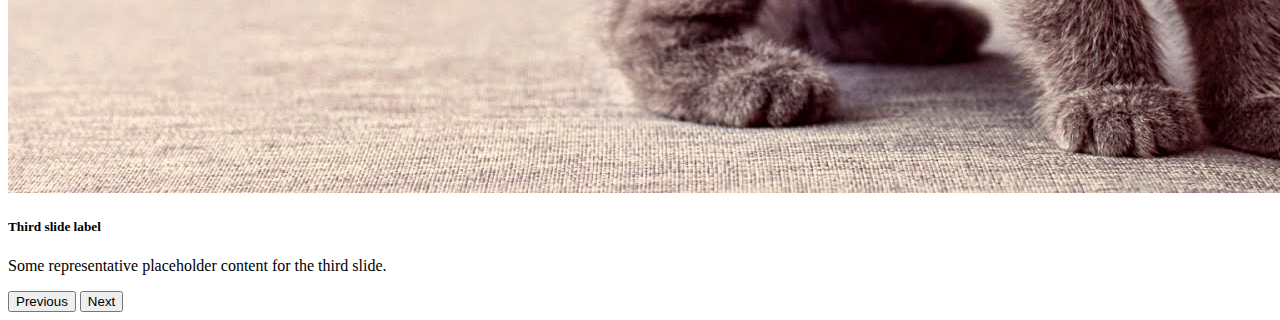
==== commit 1ab49c90: "1" ====
--- a/index.html
+++ b/index.html
@@ -1,118 +1,96 @@
 <!DOCTYPE html>
 <html lang="en">
-  <head>
-    <meta charset="UTF-8" />
-    <meta http-equiv="X-UA-Compatible" content="IE=edge" />
-    <meta name="viewport" content="width=device-width, initial-scale=1.0" />
-    <link
-      href="https://fonts.googleapis.com/css2?family=Inter:wght@400;500;700&display=swap"
-      rel="stylesheet"
-    />
-    <link rel="preconnect" href="https://fonts.gstatic.com" />
-    <title>Omifood Hero Section</title>
-    <style>
-      *{
-        margin: 0;
-        padding: 0;
-        box-sizing: border-box;
-      }
-      html{
-        font-family: "Rubik", sans-serif;
-        color: #444;
-      }
-      .container{
-        margin: 0 auto;
-        width: 1200px;
 
-      }
-      header{
-        height: 100vh;
-        /* background-color: orangered; */
-        position: relative;
-        background-image: linear-gradient(rgba(34,34,34,0.6),rgba(34,34,34,0.6)),
-        url(hero.jpg);
-        background-size: cover;
-        color: #fff;
+<head>
+  <meta charset="UTF-8">
+  <meta http-equiv="X-UA-Compatible" content="IE=edge">
+  <meta name="viewport" content="width=device-width, initial-scale=1.0">
+  <link rel="calnonical" href="https://getbootstrap.com/">
+  <link href="https://cdn.jsdelivr.net/npm/bootstrap@5.3.0-alpha3/dist/css/bootstrap.min.css" rel="stylesheet"
+    integrity="sha384-KK94CHFLLe+nY2dmCWGMq91rCGa5gtU4mk92HdvYe+M/SXH301p5ILy+dN9+nJOZ" crossorigin="anonymous">
+  
+  <title>Document</title>
+</head>
 
-      }
-      nav{
-        font-size: 20px;
-        font-weight: 700;
-        display: flex;
-        justify-content: space-between;
-        padding-top: 32px;
-        /* background-color: green; */
+<body>
+  
 
-      }
-      h1{
-        font-size: 52px;
-        margin-bottom: 32px;
-        line-height: 1.05;
-      }
-      p{
-        font: 20px;
-        line-height: 1.6;
-        margin-bottom: 48px;
-      }
-      .btn:link,
-      .btn:visited{
-        font-size: 20px;
-        font-weight: 600;
-        background-color: #e67e22;
-        color: #fff;
-        text-decoration: none;
-        display: inline-block;
-        padding: 16px 32px;
-        border-radius: 9px;
-      }
-      h2{
-        font-size: 44px;
-        margin-bottom: 48px;
 
-      }
-      section{
-        padding: 96px 0;
-        background-color: #f7f7f7;
-        
-      }
-      .header_container{
-        width: 1200px;
-        position: absolute;
-        left: 50%;
-        top: 50%;
-        transform: translate(-50%,-50%);
-      }
-      .header_container-inner{
-        width: 50%;
-      }
-    </style>
-  </head>
-  <body>
-    <header>
-      <nav class="container">
-        <div>LOGO</div>
-        <div>NAVIGATION</div>
-      </nav>
-      <div class="header_container container">
-        <h1>A healthy meal delivered to your door , every single day</h1>
-        <p>
-          Lorem ipsum dolor sit, amet consectetur adipisicing elit. Nam fugiat
-          nisi quibusdam laudantium expedita cum, beatae vero voluptates
-          consequuntur.
-        </p>
-        <a href="#" class="btn">Start eating well</a>
+  <header>
+    <nav class="navbar navbar-expand-lg bg-body-tertiary">
+      <div class="container-fluid">
+        <button class="navbar-toggler" type="button" data-bs-toggle="collapse" data-bs-target="#navbarTogglerDemo01"
+          aria-controls="navbarTogglerDemo01" aria-expanded="false" aria-label="Toggle navigation">
+          <span class="navbar-toggler-icon"></span>
+        </button>
+        <div class="collapse navbar-collapse" id="navbarTogglerDemo01">
+          <a class="navbar-brand" href="#">Carousel</a>
+          <ul class="navbar-nav me-auto mb-2 mb-lg-0">
+            <li class="nav-item">
+              <a class="nav-link active" aria-current="page" href="#">Home</a>
+            </li>
+            <li class="nav-item">
+              <a class="nav-link" href="#">Link</a>
+            </li>
+            <li class="nav-item">
+              <a class="nav-link disabled">Disabled</a>
+            </li>
+          </ul>
+          <form class="d-flex" role="search">
+            <input class="form-control me-2" type="search" placeholder="Search" aria-label="Search">
+            <button class="btn btn-outline-success" type="submit">Search</button>
+          </form>
+        </div>
       </div>
-    </header>
-    <section>
-      <div class="container">
-        <h2>Some random heading</h2>
-        <p>
-          Lorem ipsum dolor sit amet, consectetur adipisicing elit. Deserunt
-          enim in perferendis voluptate animi rem iste at, architecto atque
-          optio temporibus cum saepe, blanditiis eum veritatis aut similique
-          minus aperiam!
-        </p>
+    </nav>
+  </header>
+
+
+
+  <div id="carouselExampleDark" class="carousel carousel-dark slide">
+    <div class="carousel-indicators">
+      <button type="button" data-bs-target="#carouselExampleDark" data-bs-slide-to="0" class="active"
+        aria-current="true" aria-label="Slide 1"></button>
+      <button type="button" data-bs-target="#carouselExampleDark" data-bs-slide-to="1" aria-label="Slide 2"></button>
+      <button type="button" data-bs-target="#carouselExampleDark" data-bs-slide-to="2" aria-label="Slide 3"></button>
+    </div>
+    <div class="carousel-inner ">
+      <div class="bg-img1">
+        <div class="carousel-item active bg-img1" data-bs-interval="10000">
+          <img src="OIP (1).jpg" class="d-block w-100" alt="...">
+          <div class="carousel-caption d-none d-md-block">
+            <h5>First slide label</h5>
+            <p>Some representative placeholder content for the first slide.</p>
+          </div>
+        </div>
       </div>
-    </section>
-  </body>
-</html>
+      <div class="carousel-item bg-img2" data-bs-interval="2000">
+        <img src="OIP.jpg" class="d-block w-100" alt="...">
+        <div class="carousel-caption d-none d-md-block">
+          <h5>Second slide label</h5>
+          <p>Some representative placeholder content for the second slide.</p>
+        </div>
+      </div>
+      <div class="carousel-item bg-img3">
+        <img src="R.jpg" class="d-block w-100" alt="...">
+        <div class="carousel-caption d-none d-md-block">
+          <h5>Third slide label</h5>
+          <p>Some representative placeholder content for the third slide.</p>
+        </div>
+      </div>
+    </div>
+    <button class="carousel-control-prev" type="button" data-bs-target="#carouselExampleDark" data-bs-slide="prev">
+      <span class="carousel-control-prev-icon" aria-hidden="true"></span>
+      <span class="visually-hidden">Previous</span>
+    </button>
+    <button class="carousel-control-next" type="button" data-bs-target="#carouselExampleDark" data-bs-slide="next">
+      <span class="carousel-control-next-icon" aria-hidden="true"></span>
+      <span class="visually-hidden">Next</span>
+    </button>
+  </div>
+  <script src="https://cdn.jsdelivr.net/npm/bootstrap@5.3.0-alpha3/dist/js/bootstrap.bundle.min.js"
+    integrity="sha384-ENjdO4Dr2bkBIFxQpeoTz1HIcje39Wm4jDKdf19U8gI4ddQ3GYNS7NTKfAdVQSZe"
+    crossorigin="anonymous"></script>
+</body>
+
+</html>